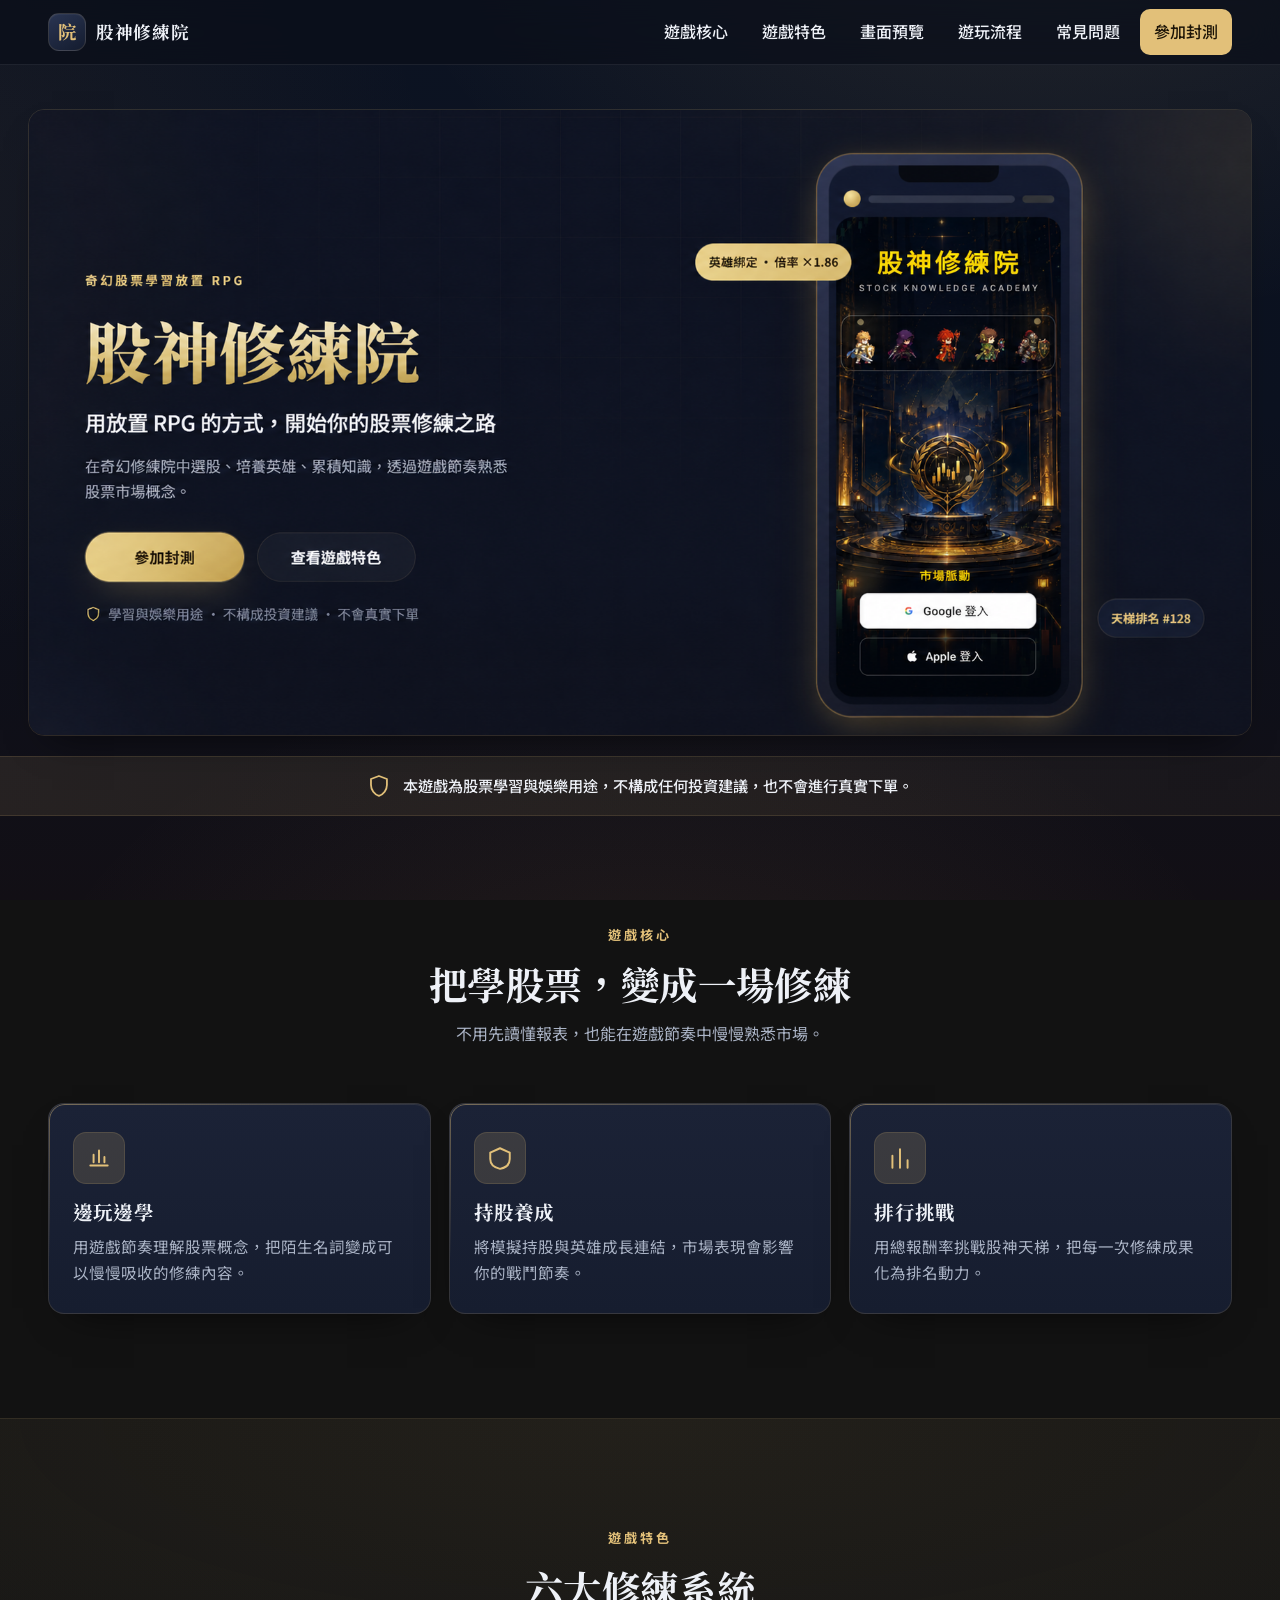
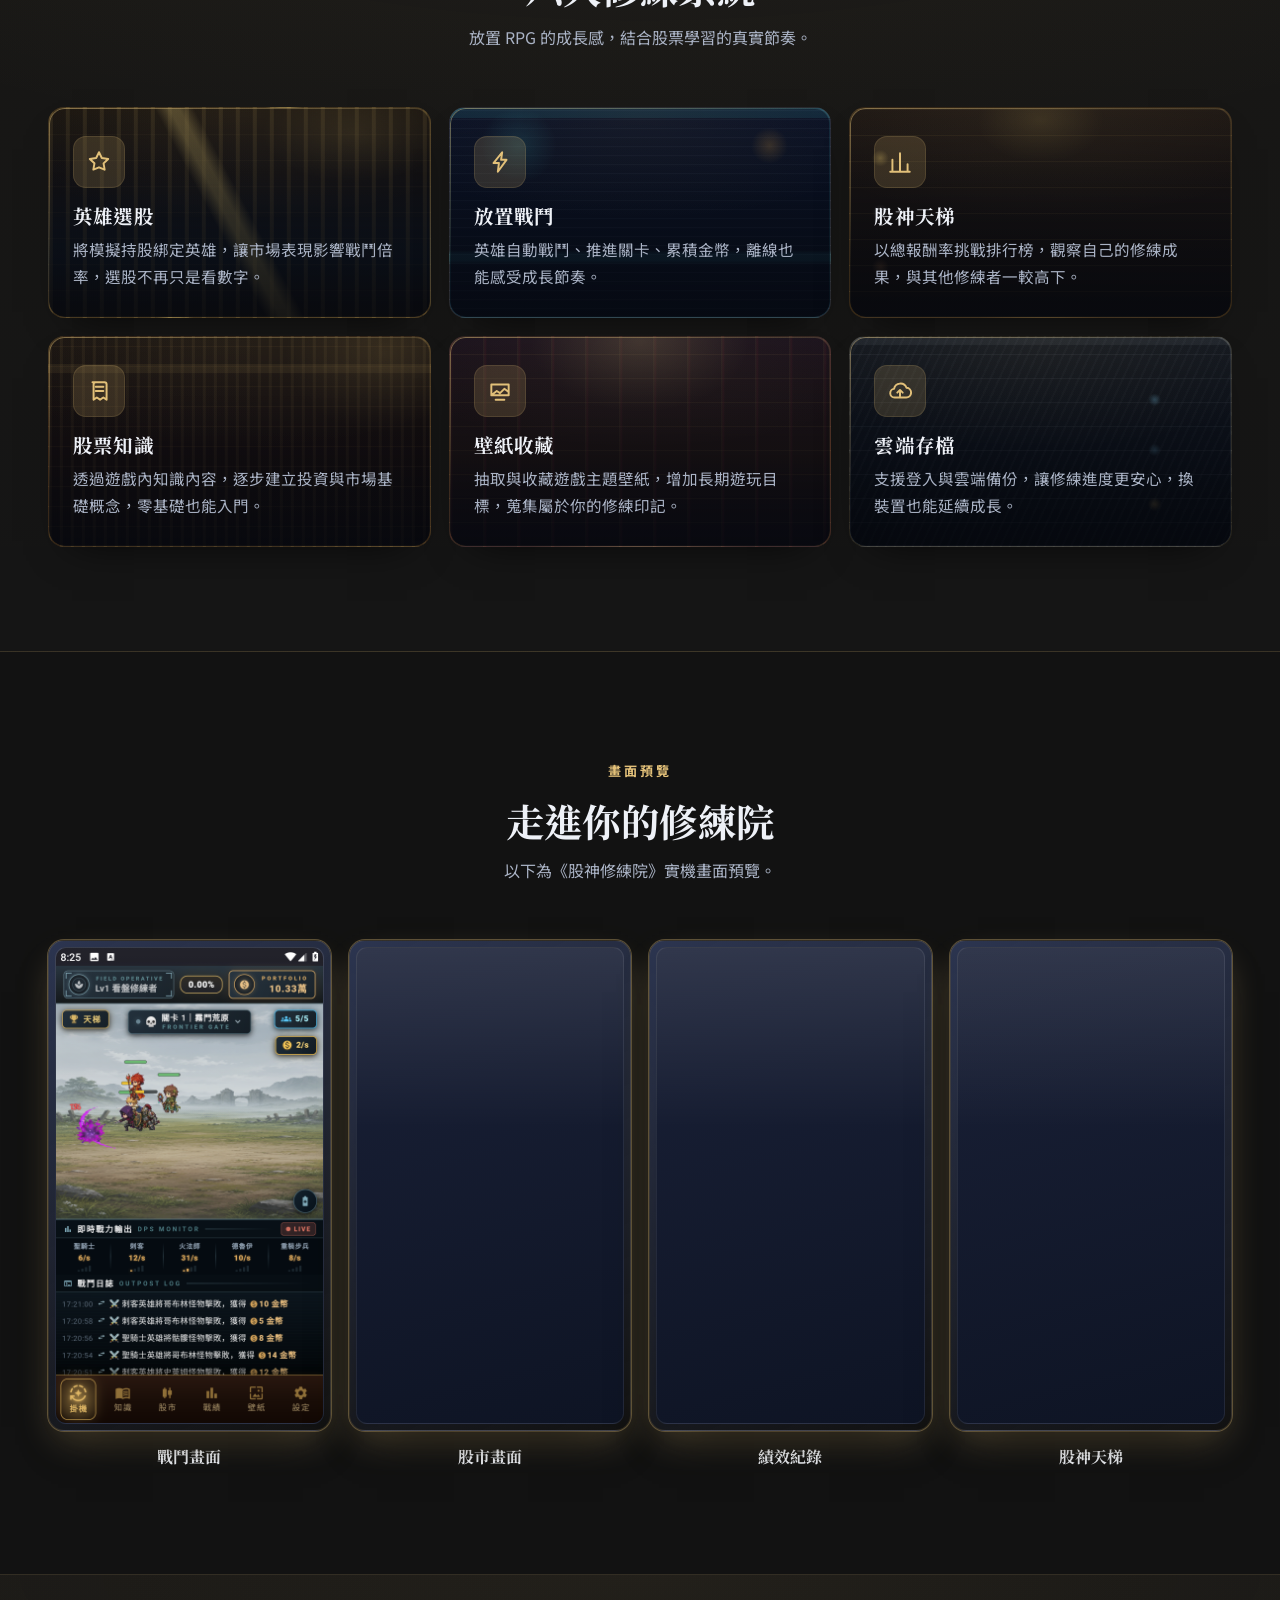
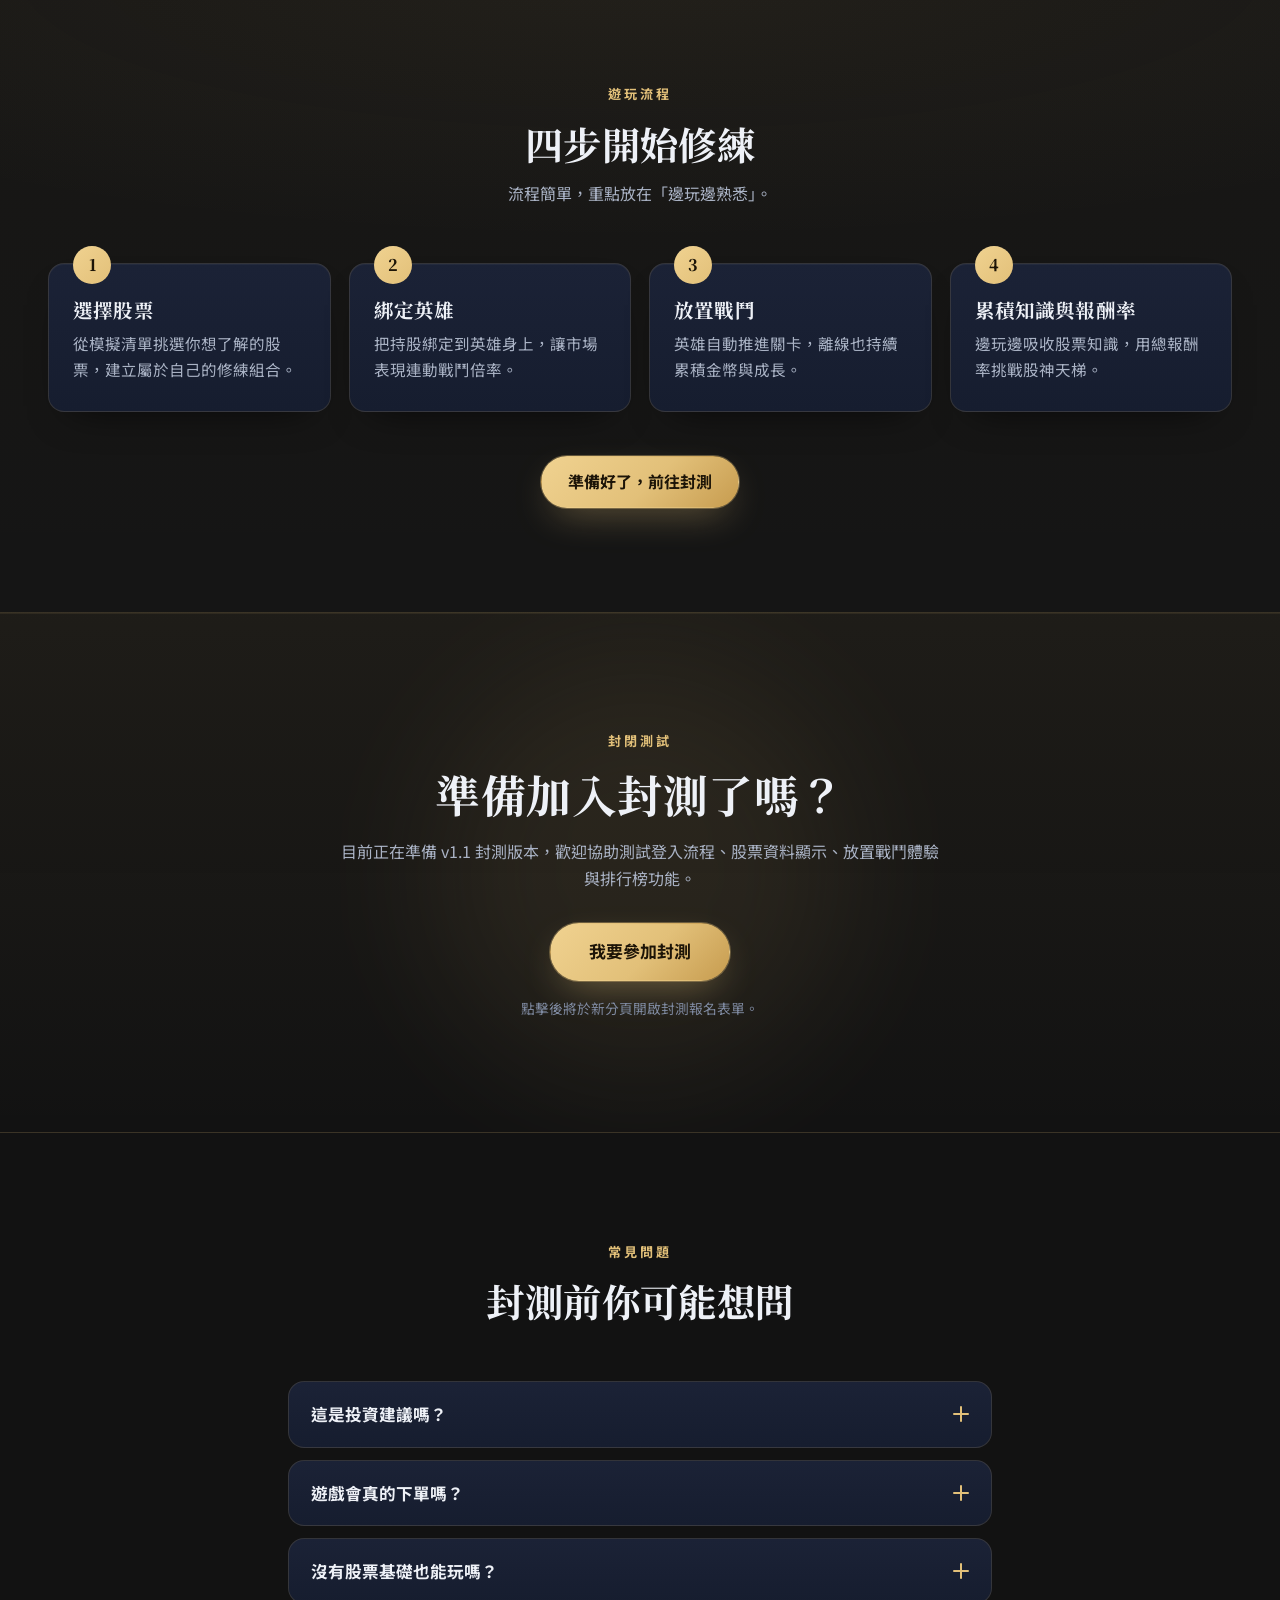
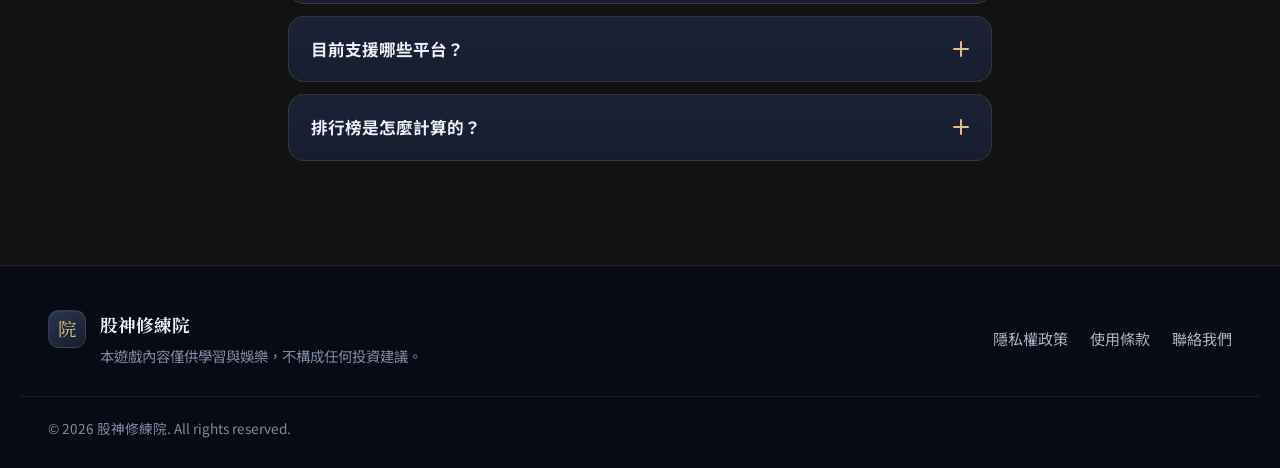
==== index.html @ 153fa815 "Initial landing website for Stock God Academy" ====
<!DOCTYPE html>
<html lang="zh-Hant-TW">
<head>
  <meta charset="UTF-8" />
  <meta name="viewport" content="width=device-width, initial-scale=1" />

  <title>股神修練院 — 用放置 RPG 的方式開始你的股票修練之路</title>
  <meta name="description" content="股神修練院是一款奇幻股票學習放置 RPG。選股、培養英雄、累積知識，透過遊戲節奏熟悉股票市場概念。本遊戲僅供學習與娛樂，不構成投資建議。" />
  <meta name="theme-color" content="#0c1322" />
  <meta name="color-scheme" content="dark" />

  <!-- Open Graph / social sharing -->
  <meta property="og:type" content="website" />
  <meta property="og:locale" content="zh_TW" />
  <meta property="og:site_name" content="股神修練院" />
  <meta property="og:title" content="股神修練院 — 用放置 RPG 的方式開始你的股票修練之路" />
  <meta property="og:description" content="在奇幻修練院中選股、培養英雄、累積知識，透過遊戲節奏熟悉股票市場概念。" />
  <!-- Final OG share image (1731x909, ~1.91:1, PNG). Design source kept
       at assets/images/og-image.svg. NOTE: when the site has a fixed
       domain, switch og:image / twitter:image to an ABSOLUTE URL —
       some scrapers don't resolve relative paths. -->
  <meta property="og:image" content="assets/images/og-image.png" />
  <meta property="og:image:type" content="image/png" />
  <meta property="og:image:width" content="1731" />
  <meta property="og:image:height" content="909" />
  <meta property="og:image:alt" content="股神修練院 — 用放置 RPG 的方式，開始你的股票修練之路" />
  <meta name="twitter:card" content="summary_large_image" />
  <meta name="twitter:image" content="assets/images/og-image.png" />
  <meta name="twitter:image:alt" content="股神修練院 — 用放置 RPG 的方式，開始你的股票修練之路" />

  <!-- On-brand SVG favicon (modern browsers). TODO(favicon-fallback):
       optionally also export a 32x32 favicon.png / favicon.ico for very old
       browsers and pin it with an extra <link rel="icon" sizes="32x32">. -->
  <link rel="icon" type="image/svg+xml" href="assets/images/favicon.svg" />
  <link rel="apple-touch-icon" href="assets/images/favicon.svg" />

  <link rel="preconnect" href="https://fonts.googleapis.com" />
  <link rel="preconnect" href="https://fonts.gstatic.com" crossorigin />
  <link href="https://fonts.googleapis.com/css2?family=Noto+Sans+TC:wght@400;500;700&family=Noto+Serif+TC:wght@600;700;900&display=swap" rel="stylesheet" />

  <link rel="stylesheet" href="styles.css" />
</head>
<body>
  <a class="skip-link" href="#main">跳到主要內容</a>

  <!-- ===== Top navigation ===== -->
  <header class="site-header" id="top">
    <div class="container nav-inner">
      <a class="brand" href="#top" aria-label="股神修練院首頁">
        <span class="brand-mark" aria-hidden="true">院</span>
        <span class="brand-name">股神修練院</span>
      </a>

      <nav class="site-nav" aria-label="主要導覽">
        <button class="nav-toggle" id="navToggle" aria-expanded="false" aria-controls="navMenu" aria-label="開啟選單">
          <span class="nav-toggle-bar" aria-hidden="true"></span>
          <span class="nav-toggle-bar" aria-hidden="true"></span>
          <span class="nav-toggle-bar" aria-hidden="true"></span>
        </button>
        <ul class="nav-menu" id="navMenu">
          <li><a href="#values">遊戲核心</a></li>
          <li><a href="#features">遊戲特色</a></li>
          <li><a href="#showcase">畫面預覽</a></li>
          <li><a href="#how">遊玩流程</a></li>
          <li><a href="#faq">常見問題</a></li>
          <li><a class="nav-cta" href="#beta">參加封測</a></li>
        </ul>
      </nav>
    </div>
  </header>

  <main id="main">

    <!-- ===== 1. Hero (baked image + functional hotspot anchors) ===== -->
    <section class="hero-image-section" aria-label="股神修練院主視覺">
      <div class="hero-figure">
        <img
          src="assets/images/hero/hero-login-screen.png"
          alt="股神修練院宣傳主視覺，展示遊戲登入畫面與封測入口"
          class="hero-art-image"
          width="1754"
          height="897"
          fetchpriority="high"
          decoding="async"
        />
        <!-- Transparent anchors aligned over the buttons baked into the
             image. Real <a> elements: keyboard-focusable, visible focus
             ring. Hidden on small screens (see .hero-mobile-cta fallback). -->
        <a
          class="hero-hotspot hero-hotspot--beta"
          href="https://reurl.cc/YDRAxl"
          data-beta-cta
          target="_blank"
          rel="noopener noreferrer"
          aria-label="參加股神修練院封測"
        ><span class="visually-hidden">參加封測</span></a>
        <a
          class="hero-hotspot hero-hotspot--features"
          href="#features"
          aria-label="查看股神修練院遊戲特色"
        ><span class="visually-hidden">查看遊戲特色</span></a>
      </div>

      <!-- Mobile fallback (Option A): real visible CTAs below the image,
           where baked-in buttons are too small for reliable hotspots. -->
      <div class="hero-mobile-cta">
        <a
          class="btn btn-primary"
          href="https://reurl.cc/YDRAxl"
          data-beta-cta
          target="_blank"
          rel="noopener noreferrer"
          aria-label="參加股神修練院封測"
        >參加封測</a>
        <a
          class="btn btn-ghost"
          href="#features"
          aria-label="查看股神修練院遊戲特色"
        >查看遊戲特色</a>
      </div>
    </section>

    <!-- ===== 2. Trust / disclaimer strip ===== -->
    <aside class="disclaimer" role="note" aria-label="重要說明">
      <div class="container">
        <svg class="ico" aria-hidden="true" viewBox="0 0 24 24"><path d="M12 2 4 5v6c0 5 3.4 9.4 8 11 4.6-1.6 8-6 8-11V5l-8-3Z"/></svg>
        <p>本遊戲為股票學習與娛樂用途，不構成任何投資建議，也不會進行真實下單。</p>
      </div>
    </aside>

    <!-- ===== 3. Core value ===== -->
    <section class="section" id="values" aria-labelledby="values-title">
      <div class="container">
        <header class="section-head">
          <p class="eyebrow">遊戲核心</p>
          <h2 id="values-title">把學股票，變成一場修練</h2>
          <p class="section-sub">不用先讀懂報表，也能在遊戲節奏中慢慢熟悉市場。</p>
        </header>

        <ul class="value-grid">
          <li class="value-card hover-lift">
            <span class="value-ico" aria-hidden="true">
              <svg viewBox="0 0 24 24"><path d="M4 19h16M7 16V9m5 7V5m5 11v-5"/></svg>
            </span>
            <h3>邊玩邊學</h3>
            <p>用遊戲節奏理解股票概念，把陌生名詞變成可以慢慢吸收的修練內容。</p>
          </li>
          <li class="value-card hover-lift">
            <span class="value-ico" aria-hidden="true">
              <svg viewBox="0 0 24 24"><path d="M12 3 3 7v6c0 5 4 8 9 9 5-1 9-4 9-9V7l-9-4Z"/></svg>
            </span>
            <h3>持股養成</h3>
            <p>將模擬持股與英雄成長連結，市場表現會影響你的戰鬥節奏。</p>
          </li>
          <li class="value-card hover-lift">
            <span class="value-ico" aria-hidden="true">
              <svg viewBox="0 0 24 24"><path d="M5 21V10m7 11V4m7 17v-7"/></svg>
            </span>
            <h3>排行挑戰</h3>
            <p>用總報酬率挑戰股神天梯，把每一次修練成果化為排名動力。</p>
          </li>
        </ul>
      </div>
    </section>

    <!-- ===== 4. Features ===== -->
    <section class="section section-alt" id="features" aria-labelledby="features-title">
      <div class="container">
        <header class="section-head">
          <p class="eyebrow">遊戲特色</p>
          <h2 id="features-title">六大修練系統</h2>
          <p class="section-sub">放置 RPG 的成長感，結合股票學習的真實節奏。</p>
        </header>

        <ul class="feature-grid">
          <li class="feature-card feature-card--hero hover-lift">
            <span class="feature-ico" aria-hidden="true">
              <svg viewBox="0 0 24 24"><path d="M12 3l2.6 5.3 5.9.9-4.3 4.1 1 5.8L12 16.9 6.8 19l1-5.8L3.5 9.2l5.9-.9L12 3Z"/></svg>
            </span>
            <h3>英雄選股</h3>
            <p>將模擬持股綁定英雄，讓市場表現影響戰鬥倍率，選股不再只是看數字。</p>
          </li>
          <li class="feature-card feature-card--battle hover-lift">
            <span class="feature-ico" aria-hidden="true">
              <svg viewBox="0 0 24 24"><path d="M14 3l-1 7h5l-8 11 1-8H6l8-10Z"/></svg>
            </span>
            <h3>放置戰鬥</h3>
            <p>英雄自動戰鬥、推進關卡、累積金幣，離線也能感受成長節奏。</p>
          </li>
          <li class="feature-card feature-card--ladder hover-lift">
            <span class="feature-ico" aria-hidden="true">
              <svg viewBox="0 0 24 24"><path d="M5 21V10m7 11V4m7 17v-7M3 21h18"/></svg>
            </span>
            <h3>股神天梯</h3>
            <p>以總報酬率挑戰排行榜，觀察自己的修練成果，與其他修練者一較高下。</p>
          </li>
          <li class="feature-card feature-card--knowledge hover-lift">
            <span class="feature-ico" aria-hidden="true">
              <svg viewBox="0 0 24 24"><path d="M6 4h11a2 2 0 0 1 2 2v14l-3-2-3 2-3-2-3 2V6a2 2 0 0 1 2-2Z"/><path d="M9 8h7M9 12h7"/></svg>
            </span>
            <h3>股票知識</h3>
            <p>透過遊戲內知識內容，逐步建立投資與市場基礎概念，零基礎也能入門。</p>
          </li>
          <li class="feature-card feature-card--wallpaper hover-lift">
            <span class="feature-ico" aria-hidden="true">
              <svg viewBox="0 0 24 24"><path d="M4 6h16v10H4zM4 16l5-4 3 2 4-4 4 3M8 20h8"/></svg>
            </span>
            <h3>壁紙收藏</h3>
            <p>抽取與收藏遊戲主題壁紙，增加長期遊玩目標，蒐集屬於你的修練印記。</p>
          </li>
          <li class="feature-card feature-card--cloud hover-lift">
            <span class="feature-ico" aria-hidden="true">
              <svg viewBox="0 0 24 24"><path d="M7 18a4 4 0 0 1-.5-7.97A6 6 0 0 1 18 9a3.5 3.5 0 0 1-.5 9H7Z"/><path d="M12 11v6m-2.5-3.5L12 11l2.5 2.5"/></svg>
            </span>
            <h3>雲端存檔</h3>
            <p>支援登入與雲端備份，讓修練進度更安心，換裝置也能延續成長。</p>
          </li>
        </ul>
      </div>
    </section>

    <!-- ===== 5. Showcase ===== -->
    <section class="section" id="showcase" aria-labelledby="showcase-title">
      <div class="container">
        <header class="section-head">
          <p class="eyebrow">畫面預覽</p>
          <h2 id="showcase-title">走進你的修練院</h2>
          <p class="section-sub">以下為《股神修練院》實機畫面預覽。</p>
        </header>

        <ul class="shot-grid">
          <li class="shot hover-lift">
            <div class="shot-frame">
              <img class="shot-canvas" src="assets/screenshots/battle.png"
                   width="1080" height="1920" loading="lazy" decoding="async"
                   alt="股神修練院放置戰鬥畫面" />
            </div>
            <p class="shot-label">戰鬥畫面</p>
          </li>
          <li class="shot hover-lift">
            <div class="shot-frame">
              <img class="shot-canvas" src="assets/screenshots/market.png"
                   width="1080" height="1920" loading="lazy" decoding="async"
                   alt="股神修練院股市選股畫面" />
            </div>
            <p class="shot-label">股市畫面</p>
          </li>
          <li class="shot hover-lift">
            <div class="shot-frame">
              <img class="shot-canvas" src="assets/screenshots/record.png"
                   width="1080" height="1920" loading="lazy" decoding="async"
                   alt="股神修練院績效紀錄畫面" />
            </div>
            <p class="shot-label">績效紀錄</p>
          </li>
          <li class="shot hover-lift">
            <div class="shot-frame">
              <img class="shot-canvas" src="assets/screenshots/ladder.png"
                   width="1080" height="1920" loading="lazy" decoding="async"
                   alt="股神修練院股神天梯排行榜畫面" />
            </div>
            <p class="shot-label">股神天梯</p>
          </li>
        </ul>
      </div>
    </section>

    <!-- ===== 6. How it works ===== -->
    <section class="section section-alt" id="how" aria-labelledby="how-title">
      <div class="container">
        <header class="section-head">
          <p class="eyebrow">遊玩流程</p>
          <h2 id="how-title">四步開始修練</h2>
          <p class="section-sub">流程簡單，重點放在「邊玩邊熟悉」。</p>
        </header>

        <ol class="step-grid">
          <li class="step-card">
            <span class="step-num" aria-hidden="true">1</span>
            <h3>選擇股票</h3>
            <p>從模擬清單挑選你想了解的股票，建立屬於自己的修練組合。</p>
          </li>
          <li class="step-card">
            <span class="step-num" aria-hidden="true">2</span>
            <h3>綁定英雄</h3>
            <p>把持股綁定到英雄身上，讓市場表現連動戰鬥倍率。</p>
          </li>
          <li class="step-card">
            <span class="step-num" aria-hidden="true">3</span>
            <h3>放置戰鬥</h3>
            <p>英雄自動推進關卡，離線也持續累積金幣與成長。</p>
          </li>
          <li class="step-card">
            <span class="step-num" aria-hidden="true">4</span>
            <h3>累積知識與報酬率</h3>
            <p>邊玩邊吸收股票知識，用總報酬率挑戰股神天梯。</p>
          </li>
        </ol>

        <div class="how-cta">
          <a class="btn btn-primary" href="https://reurl.cc/YDRAxl" data-beta-cta target="_blank" rel="noopener noreferrer">準備好了，前往封測</a>
        </div>
      </div>
    </section>

    <!-- ===== 7. Beta CTA ===== -->
    <section class="beta" id="beta" aria-labelledby="beta-title">
      <div class="hero-bg" aria-hidden="true"><span class="orb orb-c"></span></div>
      <div class="container beta-inner">
        <p class="eyebrow">封閉測試</p>
        <h2 id="beta-title">準備加入封測了嗎？</h2>
        <p class="beta-copy">目前正在準備 v1.1 封測版本，歡迎協助測試登入流程、股票資料顯示、放置戰鬥體驗與排行榜功能。</p>
        <a class="btn btn-primary btn-lg" href="https://reurl.cc/YDRAxl" data-beta-cta target="_blank" rel="noopener noreferrer" aria-label="我要參加封測（於新分頁開啟報名表單）">我要參加封測</a>
        <p class="beta-note">點擊後將於新分頁開啟封測報名表單。</p>
      </div>
    </section>

    <!-- ===== 8. FAQ ===== -->
    <section class="section" id="faq" aria-labelledby="faq-title">
      <div class="container container-narrow">
        <header class="section-head">
          <p class="eyebrow">常見問題</p>
          <h2 id="faq-title">封測前你可能想問</h2>
        </header>

        <div class="faq-list">
          <details class="faq-item">
            <summary><span>這是投資建議嗎？</span><span class="faq-icon" aria-hidden="true"></span></summary>
            <div class="faq-body"><p>不是。本遊戲內容僅供學習與娛樂，不構成任何投資建議。</p></div>
          </details>
          <details class="faq-item">
            <summary><span>遊戲會真的下單嗎？</span><span class="faq-icon" aria-hidden="true"></span></summary>
            <div class="faq-body"><p>不會。遊戲內股票持有為模擬與學習用途，不會連動任何真實券商下單。</p></div>
          </details>
          <details class="faq-item">
            <summary><span>沒有股票基礎也能玩嗎？</span><span class="faq-icon" aria-hidden="true"></span></summary>
            <div class="faq-body"><p>可以。遊戲設計目標之一就是讓新手用較輕鬆的方式逐步接觸股票概念。</p></div>
          </details>
          <details class="faq-item">
            <summary><span>目前支援哪些平台？</span><span class="faq-icon" aria-hidden="true"></span></summary>
            <div class="faq-body"><p>Android 封測優先，後續會視開發進度規劃 iOS 與其他平台。</p></div>
          </details>
          <details class="faq-item">
            <summary><span>排行榜是怎麼計算的？</span><span class="faq-icon" aria-hidden="true"></span></summary>
            <div class="faq-body"><p>以遊戲內模擬持股與績效資料呈現，重點是學習與挑戰，不代表真實投資績效。</p></div>
          </details>
        </div>
      </div>
    </section>
  </main>

  <!-- ===== 9. Footer ===== -->
  <footer class="site-footer">
    <div class="container footer-inner">
      <div class="footer-brand">
        <span class="brand-mark" aria-hidden="true">院</span>
        <div>
          <p class="footer-name">股神修練院</p>
          <p class="footer-tag">本遊戲內容僅供學習與娛樂，不構成任何投資建議。</p>
        </div>
      </div>

      <nav class="footer-links" aria-label="頁尾連結">
        <a href="privacy.html">隱私權政策</a>
        <a href="terms.html">使用條款</a>
        <a href="contact.html">聯絡我們</a>
      </nav>
    </div>
    <div class="container footer-bottom">
      <!-- TODO(copyright): update name / year before release. -->
      <p>© 2026 股神修練院. All rights reserved.</p>
    </div>
  </footer>

  <script src="script.js" defer></script>
</body>
</html>
---- styles.css ----
/* =====================================================================
   股神修練院 — Landing styles
   Design intelligence: UI/UX Pro Max — "Modern Dark (Cinema Mobile)"
   + Luxury/Premium (charcoal + WCAG-tuned brass gold) + App-Store landing.
   Static, no build, mobile-first. All visible copy is zh-Hant-TW.
   ===================================================================== */

/* ---------- Design tokens ---------- */
:root {
  /* Base: deep navy/charcoal gradient — never pure #000 (OLED smear) */
  --bg-deep: #070b14;
  --bg-base: #0c1322;
  --bg-elevated: #131c30;

  /* Parchment panel (skeuomorphic, used sparingly) */
  --parchment-1: #1b2236;
  --parchment-2: #161d2f;

  /* Brass / gold accent — WCAG-tuned.
     --gold (#e2c079) on --bg-base ≈ 9:1 (AAA text/icon).
     Deep --gold-ink used as text ON the gold button. */
  --gold: #e2c079;
  --gold-soft: #d7b46a;
  --gold-dim: rgba(226, 192, 121, 0.16);
  --gold-ink: #1c1407;

  /* Text */
  --fg: #eef1f7;          /* primary text on dark ≈ 15:1 */
  --fg-muted: #aab3c5;    /* secondary text on dark ≈ 6.5:1 (>4.5) */
  --fg-faint: #7f8aa1;    /* tertiary, large text only */

  --border: rgba(226, 192, 121, 0.14);
  --border-soft: rgba(255, 255, 255, 0.08);

  --radius: 16px;
  --radius-sm: 10px;
  --radius-pill: 999px;

  --maxw: 1240px;
  --maxw-narrow: 760px;
  --pad: clamp(16px, 5vw, 28px);

  --ease: cubic-bezier(0.16, 1, 0.3, 1);
  --dur: 240ms;

  --shadow-card: 0 1px 0 rgba(255, 255, 255, 0.04) inset,
    0 18px 40px -24px rgba(0, 0, 0, 0.8);
  --glow-gold: 0 0 0 1px rgba(226, 192, 121, 0.35),
    0 14px 38px -12px rgba(226, 192, 121, 0.45);

  color-scheme: dark;
}

/* ---------- Reset / base ---------- */
*,
*::before,
*::after {
  box-sizing: border-box;
}

html {
  -webkit-text-size-adjust: 100%;
  scroll-behavior: smooth;
}

body {
  margin: 0;
  font-family: "Noto Sans TC", system-ui, -apple-system, "Segoe UI", sans-serif;
  font-size: 16px;
  line-height: 1.7;
  color: var(--fg);
  background: var(--bg-base);
  /* "黑夜書院中的金色修練氛圍" — layered, dark-first, warm gold ambience.
     All gold/bronze stops kept at low alpha so text stays readable and
     the page never reads bright/yellow. Pure static gradients (no
     animation → reduced-motion safe, lightweight). */
  background: radial-gradient(
      1150px 720px at 82% -10%,
      rgba(232, 197, 123, 0.1),
      transparent 58%
    ),
    radial-gradient(
      900px 760px at -8% 22%,
      rgba(150, 110, 60, 0.09),
      transparent 60%
    ),
    radial-gradient(
      1000px 620px at 50% 116%,
      rgba(226, 178, 110, 0.08),
      transparent 62%
    ),
    linear-gradient(
      180deg,
      var(--bg-base) 0%,
      #0c1220 46%,
      #120f15 100%
    );
  background-attachment: fixed;
  overflow-x: hidden;
  -webkit-font-smoothing: antialiased;
}

img {
  max-width: 100%;
  display: block;
  height: auto;
}

h1,
h2,
h3 {
  font-family: "Noto Serif TC", Georgia, "Songti TC", serif;
  line-height: 1.25;
  margin: 0;
  font-weight: 700;
  letter-spacing: 0.01em;
}

p {
  margin: 0;
}

a {
  color: var(--gold);
  text-decoration: none;
}

ul,
ol {
  margin: 0;
  padding: 0;
  list-style: none;
}

/* ---------- Accessibility ---------- */
.skip-link {
  position: absolute;
  left: 16px;
  top: -60px;
  z-index: 2000;
  background: var(--gold);
  color: var(--gold-ink);
  padding: 10px 16px;
  border-radius: var(--radius-sm);
  font-weight: 700;
  transition: top var(--dur) var(--ease);
}
.skip-link:focus {
  top: 16px;
}

:focus-visible {
  outline: 3px solid var(--gold);
  outline-offset: 3px;
  border-radius: 4px;
}

.ico {
  width: 1.15em;
  height: 1.15em;
  fill: none;
  stroke: currentColor;
  stroke-width: 1.8;
  stroke-linecap: round;
  stroke-linejoin: round;
  flex: none;
}

/* ---------- Layout ---------- */
.container {
  width: 100%;
  max-width: var(--maxw);
  margin-inline: auto;
  padding-inline: var(--pad);
}
.container-narrow {
  max-width: var(--maxw-narrow);
}

.section {
  padding-block: clamp(56px, 9vw, 104px);
}
.section-alt {
  background: radial-gradient(
      120% 60% at 50% 0%,
      rgba(226, 192, 121, 0.05),
      transparent 70%
    ),
    linear-gradient(
      180deg,
      rgba(226, 192, 121, 0.028),
      rgba(255, 255, 255, 0.012)
    );
  border-block: 1px solid var(--border);
}

.section-head {
  max-width: 680px;
  margin: 0 auto clamp(34px, 6vw, 56px);
  text-align: center;
}
.section-head h2 {
  font-size: clamp(1.7rem, 5.4vw, 2.6rem);
  margin-bottom: 12px;
}
.section-sub {
  color: var(--fg-muted);
}

.eyebrow {
  display: inline-block;
  font-size: 0.82rem;
  letter-spacing: 0.22em;
  color: var(--gold);
  font-weight: 700;
  margin-bottom: 14px;
  text-transform: none;
}

/* scroll offset so sticky header never covers section titles */
section[id],
[id="top"] {
  scroll-margin-top: 84px;
}

/* ---------- Header / nav ---------- */
.site-header {
  position: sticky;
  top: 0;
  z-index: 1000;
  background: rgba(10, 15, 26, 0.72);
  backdrop-filter: blur(14px);
  -webkit-backdrop-filter: blur(14px);
  border-bottom: 1px solid var(--border-soft);
}
.nav-inner {
  display: flex;
  align-items: center;
  justify-content: space-between;
  min-height: 64px;
  gap: 16px;
}
.brand {
  display: flex;
  align-items: center;
  gap: 10px;
  color: var(--fg);
  font-family: "Noto Serif TC", serif;
  font-weight: 700;
}
.brand-mark {
  display: grid;
  place-items: center;
  width: 38px;
  height: 38px;
  border-radius: 11px;
  background: linear-gradient(150deg, #2a3552, #141c2f);
  border: 1px solid var(--border);
  color: var(--gold);
  font-family: "Noto Serif TC", serif;
  font-size: 1.15rem;
  box-shadow: var(--shadow-card);
}
.brand-name {
  font-size: 1.1rem;
  letter-spacing: 0.04em;
}

.site-nav {
  display: flex;
  align-items: center;
}
.nav-toggle {
  display: inline-flex;
  flex-direction: column;
  justify-content: center;
  gap: 5px;
  width: 44px;
  height: 44px;
  padding: 0;
  background: transparent;
  border: 1px solid var(--border);
  border-radius: var(--radius-sm);
  cursor: pointer;
}
.nav-toggle-bar {
  display: block;
  width: 20px;
  height: 2px;
  margin-inline: auto;
  background: var(--gold);
  transition: transform var(--dur) var(--ease), opacity var(--dur) var(--ease);
}
.nav-toggle[aria-expanded="true"] .nav-toggle-bar:nth-child(1) {
  transform: translateY(7px) rotate(45deg);
}
.nav-toggle[aria-expanded="true"] .nav-toggle-bar:nth-child(2) {
  opacity: 0;
}
.nav-toggle[aria-expanded="true"] .nav-toggle-bar:nth-child(3) {
  transform: translateY(-7px) rotate(-45deg);
}

.nav-menu {
  position: fixed;
  inset: 64px 0 auto 0;
  display: grid;
  gap: 4px;
  padding: 16px var(--pad) 24px;
  background: rgba(10, 15, 26, 0.97);
  backdrop-filter: blur(14px);
  border-bottom: 1px solid var(--border);
  transform: translateY(-12px);
  opacity: 0;
  pointer-events: none;
  transition: opacity var(--dur) var(--ease), transform var(--dur) var(--ease);
}
.nav-menu.open {
  transform: translateY(0);
  opacity: 1;
  pointer-events: auto;
}
.nav-menu a {
  display: block;
  padding: 12px 14px;
  border-radius: var(--radius-sm);
  color: var(--fg);
  font-weight: 500;
}
.nav-menu a:hover {
  background: var(--gold-dim);
  color: var(--gold);
}
.nav-cta {
  background: var(--gold);
  color: var(--gold-ink) !important;
  font-weight: 700;
  text-align: center;
}

/* ---------- Buttons ---------- */
.btn {
  --bh: 52px;
  display: inline-flex;
  align-items: center;
  justify-content: center;
  min-height: var(--bh);
  padding: 0 26px;
  border-radius: var(--radius-pill);
  font-weight: 700;
  font-size: 1rem;
  cursor: pointer;
  border: 1px solid transparent;
  transition: transform var(--dur) var(--ease), box-shadow var(--dur) var(--ease),
    background var(--dur) var(--ease);
}
.btn-primary {
  background: linear-gradient(135deg, #f0d290, var(--gold) 55%, #c79c4f);
  color: var(--gold-ink);
  box-shadow: var(--glow-gold);
}
.btn-primary:hover {
  transform: translateY(-2px);
  box-shadow: 0 0 0 1px rgba(226, 192, 121, 0.5),
    0 20px 46px -12px rgba(226, 192, 121, 0.6);
}
.btn-primary:active {
  transform: scale(0.985);
}
.btn-ghost {
  background: rgba(255, 255, 255, 0.04);
  color: var(--fg);
  border-color: var(--border);
}
.btn-ghost:hover {
  border-color: var(--gold);
  color: var(--gold);
  transform: translateY(-2px);
}
.btn-lg {
  --bh: 58px;
  padding: 0 38px;
  font-size: 1.06rem;
}

/* ---------- Hero (baked image + functional hotspots) ----------
   The hero is now a single baked PNG that already shows the title,
   subtitle, phone mockup and the two CTA buttons. Two transparent
   <a> hotspots sit over the baked buttons (keyboard-focusable,
   visible focus ring). On small screens the hotspots are unreliable,
   so they're hidden and a real visible CTA row is shown instead.
   Hotspot %s are relative to .hero-figure which exactly wraps the
   image (aspect ratio locked via width/height attrs), so they track
   the buttons at every width. */
.hero-image-section {
  padding: clamp(20px, 4vw, 44px) var(--pad) clamp(8px, 2vw, 20px);
}
.hero-figure {
  position: relative;
  max-width: var(--maxw);
  margin-inline: auto;
}
.hero-art-image {
  display: block;
  width: 100%;
  height: auto;
  border-radius: var(--radius);
  border: 1px solid var(--border);
  box-shadow: var(--shadow-card);
}
.hero-hotspot {
  position: absolute;
  top: 64.5%;
  height: 9%;
  min-height: 44px;
  border-radius: 12px;
  display: block;
  background: transparent;
  transition: background-color var(--dur) var(--ease),
    box-shadow var(--dur) var(--ease);
}
.hero-hotspot--beta {
  left: 3.6%;
  width: 9.4%;
}
.hero-hotspot--features {
  left: 13.2%;
  width: 12.4%;
}
.hero-hotspot:hover {
  background: rgba(226, 192, 121, 0.14);
}
.hero-hotspot:focus-visible {
  outline: 3px solid var(--gold);
  outline-offset: 3px;
  box-shadow: 0 0 0 4px rgba(226, 192, 121, 0.28);
  background: rgba(226, 192, 121, 0.1);
}
.visually-hidden {
  position: absolute;
  width: 1px;
  height: 1px;
  padding: 0;
  margin: -1px;
  overflow: hidden;
  clip: rect(0 0 0 0);
  white-space: nowrap;
  border: 0;
}
.hero-mobile-cta {
  display: none;
}
@media (max-width: 640px) {
  .hero-hotspot {
    display: none;
  }
  .hero-mobile-cta {
    display: flex;
    flex-wrap: wrap;
    gap: 12px;
    max-width: var(--maxw);
    margin: 16px auto 0;
  }
  .hero-mobile-cta .btn {
    flex: 1 1 auto;
    min-width: 150px;
  }
}

/* ---------- Hero (legacy CSS layout — no longer rendered) ---------- */
.hero {
  position: relative;
  overflow: hidden;
  padding-block: clamp(48px, 11vw, 116px);
}
.hero-bg {
  position: absolute;
  inset: 0;
  z-index: 0;
  pointer-events: none;
}
.orb {
  position: absolute;
  border-radius: 50%;
  filter: blur(70px);
  opacity: 0.5;
}
.orb-a {
  width: 360px;
  height: 360px;
  top: -90px;
  right: -60px;
  background: rgba(226, 192, 121, 0.22);
  animation: float-orb 16s var(--ease) infinite alternate;
}
.orb-b {
  width: 320px;
  height: 320px;
  bottom: -120px;
  left: -80px;
  background: rgba(86, 110, 180, 0.28);
  animation: float-orb 20s var(--ease) infinite alternate-reverse;
}
.orb-c {
  width: 420px;
  height: 420px;
  top: 50%;
  left: 50%;
  transform: translate(-50%, -50%);
  background: rgba(226, 192, 121, 0.16);
}
.grid-glow {
  position: absolute;
  inset: 0;
  background-image: linear-gradient(
      rgba(226, 192, 121, 0.05) 1px,
      transparent 1px
    ),
    linear-gradient(90deg, rgba(226, 192, 121, 0.05) 1px, transparent 1px);
  background-size: 64px 64px;
  -webkit-mask-image: radial-gradient(
    700px 460px at 50% 18%,
    #000,
    transparent 75%
  );
  mask-image: radial-gradient(700px 460px at 50% 18%, #000, transparent 75%);
}

.hero-grid {
  position: relative;
  z-index: 1;
  display: grid;
  gap: clamp(36px, 7vw, 64px);
  align-items: center;
}
.hero-copy h1 {
  font-size: clamp(2.4rem, 11vw, 4.4rem);
  font-weight: 900;
  margin-block: 4px 14px;
  background: linear-gradient(180deg, #fdf3da, #e2c079 70%, #b88f44);
  -webkit-background-clip: text;
  background-clip: text;
  color: transparent;
}
.hero-subtitle {
  font-size: clamp(1.05rem, 4.4vw, 1.4rem);
  font-weight: 500;
  color: var(--fg);
  margin-bottom: 14px;
}
.hero-support {
  color: var(--fg-muted);
  max-width: 52ch;
  margin-bottom: 30px;
}
.cta-row {
  display: flex;
  flex-wrap: wrap;
  gap: 14px;
  margin-bottom: 22px;
}
.cta-row .btn {
  flex: 1 1 auto;
  min-width: 168px;
}
.hero-note {
  display: flex;
  align-items: center;
  gap: 8px;
  font-size: 0.9rem;
  color: var(--fg-faint);
}
.hero-note .ico {
  color: var(--gold-soft);
}

/* Device mockup */
.hero-visual {
  position: relative;
  display: grid;
  place-items: center;
  min-height: 360px;
}
.device {
  position: relative;
  width: clamp(218px, 62vw, 282px);
  aspect-ratio: 9 / 19;
  border-radius: 38px;
  padding: 12px;
  background: linear-gradient(155deg, #2c3550, #10172700);
  border: 1px solid var(--border);
  box-shadow: 0 40px 80px -30px rgba(0, 0, 0, 0.85),
    var(--glow-gold);
}
.device-notch {
  position: absolute;
  top: 12px;
  left: 50%;
  transform: translateX(-50%);
  width: 38%;
  height: 18px;
  background: #060a12;
  border-radius: 0 0 12px 12px;
  z-index: 2;
}
.device-screen {
  height: 100%;
  border-radius: 28px;
  background: linear-gradient(180deg, #101a30, #0a0f1c);
  border: 1px solid var(--border-soft);
  padding: 26px 16px 16px;
  display: grid;
  grid-template-rows: auto 1fr auto auto;
  gap: 12px;
  overflow: hidden;
}
.mock-topbar {
  display: flex;
  align-items: center;
  gap: 8px;
}
.mock-coin {
  width: 18px;
  height: 18px;
  border-radius: 50%;
  background: radial-gradient(circle at 35% 30%, #fbe3a4, #c2933f);
}
.mock-bar {
  height: 8px;
  border-radius: 4px;
  flex: 1;
  background: rgba(255, 255, 255, 0.12);
}
.mock-bar.short {
  flex: 0 0 34px;
  background: var(--gold-dim);
}
.mock-stage {
  position: relative;
  border-radius: 14px;
  background: radial-gradient(
      120px 90px at 50% 60%,
      rgba(226, 192, 121, 0.22),
      transparent 70%
    ),
    linear-gradient(180deg, #15203a, #0c1325);
  border: 1px solid var(--border-soft);
}
.mock-hero {
  position: absolute;
  left: 50%;
  bottom: 16%;
  transform: translateX(-50%);
  width: 46px;
  height: 64px;
  border-radius: 12px 12px 16px 16px;
  background: linear-gradient(180deg, #e2c079, #7d6128);
  box-shadow: 0 0 22px rgba(226, 192, 121, 0.5);
}
.mock-spark {
  position: absolute;
  width: 7px;
  height: 7px;
  border-radius: 50%;
  background: var(--gold);
  opacity: 0.85;
}
.mock-spark.s1 {
  top: 22%;
  left: 28%;
  animation: twinkle 2.6s ease-in-out infinite;
}
.mock-spark.s2 {
  top: 36%;
  right: 24%;
  animation: twinkle 3.2s ease-in-out infinite 0.4s;
}
.mock-spark.s3 {
  bottom: 30%;
  left: 22%;
  animation: twinkle 2.9s ease-in-out infinite 0.8s;
}
.mock-chart {
  height: 52px;
  border-radius: 12px;
  background: rgba(255, 255, 255, 0.03);
  border: 1px solid var(--border-soft);
  padding: 6px 8px;
}
.mock-chart svg {
  width: 100%;
  height: 100%;
}
.mock-chart polyline {
  fill: none;
  stroke: var(--gold);
  stroke-width: 2.4;
  stroke-linecap: round;
  stroke-linejoin: round;
}
.mock-cards {
  display: grid;
  grid-template-columns: repeat(3, 1fr);
  gap: 8px;
}
.mock-card {
  height: 40px;
  border-radius: 10px;
  background: linear-gradient(180deg, #1a2540, #121a2e);
  border: 1px solid var(--border-soft);
}

.badge-float {
  position: absolute;
  padding: 9px 14px;
  font-size: 0.8rem;
  font-weight: 700;
  color: var(--gold-ink);
  background: linear-gradient(135deg, #f0d290, var(--gold));
  border-radius: var(--radius-pill);
  box-shadow: var(--shadow-card);
  white-space: nowrap;
}
.badge-1 {
  top: 16%;
  left: -4px;
  animation: float-soft 6s var(--ease) infinite alternate;
}
.badge-2 {
  bottom: 14%;
  right: -4px;
  background: rgba(19, 28, 48, 0.92);
  color: var(--gold);
  border: 1px solid var(--border);
  animation: float-soft 7s var(--ease) infinite alternate-reverse;
}
.float-slow {
  animation: float-soft 9s var(--ease) infinite alternate;
}

/* ---------- Disclaimer strip ---------- */
.disclaimer {
  background: linear-gradient(
    90deg,
    rgba(226, 192, 121, 0.1),
    rgba(226, 192, 121, 0.04)
  );
  border-block: 1px solid var(--border);
}
.disclaimer .container {
  display: flex;
  align-items: center;
  justify-content: center;
  gap: 12px;
  padding-block: 16px;
  text-align: center;
}
.disclaimer .ico {
  color: var(--gold);
  font-size: 1.3rem;
}
.disclaimer p {
  font-size: 0.95rem;
  color: var(--fg);
  font-weight: 500;
}

/* ---------- Value cards ---------- */
.value-grid,
.feature-grid,
.step-grid,
.shot-grid {
  display: grid;
  gap: 18px;
}
.value-card,
.feature-card,
.step-card {
  position: relative;
  background: linear-gradient(180deg, var(--parchment-1), var(--parchment-2));
  border: 1px solid var(--border);
  border-radius: var(--radius);
  padding: 28px 24px;
  box-shadow: var(--shadow-card);
}
.value-card::before,
.feature-card::before {
  content: "";
  position: absolute;
  inset: 0;
  border-radius: var(--radius);
  padding: 1px;
  background: linear-gradient(
    160deg,
    rgba(226, 192, 121, 0.45),
    transparent 45%
  );
  -webkit-mask: linear-gradient(#000 0 0) content-box,
    linear-gradient(#000 0 0);
  -webkit-mask-composite: xor;
  mask-composite: exclude;
  pointer-events: none;
  z-index: 3;
}
.value-ico,
.feature-ico {
  display: grid;
  place-items: center;
  width: 52px;
  height: 52px;
  margin-bottom: 16px;
  border-radius: 13px;
  background: var(--gold-dim);
  border: 1px solid var(--border);
}
.value-ico svg,
.feature-ico svg {
  width: 26px;
  height: 26px;
  fill: none;
  stroke: var(--gold);
  stroke-width: 1.8;
  stroke-linecap: round;
  stroke-linejoin: round;
}
.value-card h3,
.feature-card h3,
.step-card h3 {
  font-size: 1.22rem;
  margin-bottom: 8px;
  color: var(--fg);
}
.value-card p,
.feature-card p,
.step-card p {
  color: var(--fg-muted);
  font-size: 0.97rem;
}

/* ---------- Feature card art backgrounds ----------
   Layer model per card:
     z0  card background-image  → per-card art-directed gradients (dark)
     z1  .feature-card::after   → dark→gold readability scrim
     z2  content (icon/h3/p)    → always above scrim, high contrast
     z3  .feature-card::before  → crisp gold border on top
   All art is pure CSS gradients (no assets, no animation) so it stays
   lightweight and reduced-motion safe. Drop-in real art is supported
   via the .feature-card--img helper (see README). */
.feature-card {
  overflow: hidden;
  isolation: isolate;
  background-size: cover;
  background-position: center;
}
.feature-card::after {
  content: "";
  position: absolute;
  inset: 0;
  z-index: 1;
  border-radius: var(--radius);
  pointer-events: none;
  background: radial-gradient(
      130% 90% at 50% 4%,
      rgba(226, 192, 121, 0.06),
      transparent 55%
    ),
    linear-gradient(
      180deg,
      rgba(7, 11, 20, 0.34) 0%,
      rgba(7, 11, 20, 0.58) 46%,
      rgba(6, 9, 16, 0.84) 100%
    );
}
.feature-card .feature-ico,
.feature-card h3,
.feature-card p {
  position: relative;
  z-index: 2;
}
/* Optional drop-in real art: add class + inline --feat-img (see README) */
.feature-card--img {
  background-image: var(--feat-img, none);
}

/* Each card = a stylized mini-UI of the matching in-game screen.
   Game refs (read-only): market_tab / idle_tab / leaderboard_dialog /
   knowledge_tab / wallpaper_tab / settings_tab + antique_styles.dart,
   app_theme.dart, battle_hud_theme.dart. Palettes mirror those screens;
   the dark ::after scrim still guarantees text contrast on every card. */

/* 1. 英雄選股 → 股市分頁 (Market): graphite/navy 4-stop, brass rim,
   candlestick + thin gold gridlines, price plaque glow */
.feature-card--hero {
  background-image: radial-gradient(
      130px 70px at 80% 12%,
      rgba(214, 177, 93, 0.18),
      transparent 70%
    ),
    linear-gradient(
      62deg,
      transparent 44%,
      rgba(226, 197, 110, 0.42) 47% 49%,
      transparent 52%
    ),
    repeating-linear-gradient(
      90deg,
      rgba(214, 177, 93, 0.16) 0 4px,
      transparent 4px 17px
    ),
    repeating-linear-gradient(
      0deg,
      rgba(214, 177, 93, 0.06) 0 1px,
      transparent 1px 26px
    ),
    linear-gradient(
      180deg,
      #241a0e 0%,
      #1a1410 32%,
      #141a22 72%,
      #1a120a 100%
    );
  box-shadow: var(--shadow-card), inset 0 0 0 1px rgba(214, 177, 93, 0.22);
}

/* 2. 放置戰鬥 → 掛機畫面 (Idle HUD): deep indigo, cyan HUD strips,
   gold currency dot, DPS bar, battle-log lines, stage badge glow */
.feature-card--battle {
  background-image: radial-gradient(
      54px 54px at 18% 18%,
      rgba(73, 224, 240, 0.22),
      transparent 70%
    ),
    radial-gradient(
      26px 26px at 84% 18%,
      rgba(255, 183, 77, 0.3),
      transparent 70%
    ),
    linear-gradient(
      180deg,
      rgba(73, 224, 240, 0.16) 0 5%,
      transparent 5%
    ),
    linear-gradient(
      180deg,
      transparent 68%,
      rgba(73, 224, 240, 0.16) 70% 73%,
      transparent 75%
    ),
    repeating-linear-gradient(
      0deg,
      transparent 0 8px,
      rgba(143, 163, 194, 0.09) 8px 9px
    ),
    linear-gradient(180deg, #0c1530, #0b1326 60%, #091022 100%);
  box-shadow: var(--shadow-card), inset 0 0 0 1px rgba(73, 224, 240, 0.18);
}

/* 3. 股神天梯 → 天梯排行榜 (Leaderboard): walnut + brass, left medal
   discs (gold/silver/bronze), horizontal rank rows + brass dividers */
.feature-card--ladder {
  background-image: radial-gradient(
      12px 12px at 8% 24%,
      rgba(255, 216, 107, 0.5),
      transparent 70%
    ),
    radial-gradient(
      12px 12px at 8% 50%,
      rgba(215, 220, 227, 0.32),
      transparent 70%
    ),
    radial-gradient(
      12px 12px at 8% 76%,
      rgba(205, 138, 82, 0.34),
      transparent 70%
    ),
    radial-gradient(
      90px 60px at 50% 6%,
      rgba(255, 216, 107, 0.16),
      transparent 70%
    ),
    repeating-linear-gradient(
      0deg,
      transparent 0 25px,
      rgba(214, 177, 93, 0.12) 25px 26px
    ),
    linear-gradient(180deg, #2a1e14, #160d06 100%);
  box-shadow: var(--shadow-card), inset 0 0 0 1px rgba(214, 177, 93, 0.22);
}

/* 4. 股票知識 → 知識分頁 (Knowledge): walnut/coffee, desk-lamp glow,
   side bookshelf bands, category chip row, book-spine rails */
.feature-card--knowledge {
  background-image: radial-gradient(
      150px 120px at 88% 8%,
      rgba(224, 183, 101, 0.2),
      transparent 66%
    ),
    linear-gradient(
      180deg,
      transparent 13%,
      rgba(224, 183, 101, 0.13) 13% 17%,
      transparent 17%
    ),
    repeating-linear-gradient(
      90deg,
      rgba(224, 183, 101, 0.1) 0 3px,
      transparent 3px 11px
    ),
    repeating-linear-gradient(
      0deg,
      transparent 0 19px,
      rgba(146, 108, 56, 0.16) 19px 20px
    ),
    linear-gradient(180deg, #241a10, #1f0f08 55%, #150b07 100%);
  box-shadow: var(--shadow-card), inset 0 0 0 1px rgba(224, 183, 101, 0.2);
}

/* 5. 壁紙收藏 → 壁紙分頁 (Wallpaper): mahogany, top-lamp spotlight,
   gallery frame grid, burgundy spine bands, gold corner badges */
.feature-card--wallpaper {
  background-image: radial-gradient(
      170px 110px at 50% 2%,
      rgba(244, 214, 140, 0.22),
      transparent 64%
    ),
    repeating-linear-gradient(
      90deg,
      rgba(107, 31, 43, 0.24) 0 2px,
      transparent 2px 34px
    ),
    repeating-linear-gradient(
      90deg,
      transparent 0 33px,
      rgba(224, 183, 101, 0.12) 33px 34px
    ),
    repeating-linear-gradient(
      0deg,
      transparent 0 23px,
      rgba(224, 183, 101, 0.1) 23px 24px
    ),
    linear-gradient(180deg, #241521, #2a1810 55%, #150b10 100%);
  box-shadow: var(--shadow-card), inset 0 0 0 1px rgba(224, 183, 101, 0.2);
}

/* 6. 雲端存檔 → 設定頁 (Settings): INTENTIONALLY silver/mechanical —
   brushed steel plates, cyan LED toggles, amber privacy marker */
.feature-card--cloud {
  background-image: radial-gradient(
      9px 9px at 80% 30%,
      rgba(137, 218, 255, 0.5),
      transparent 70%
    ),
    radial-gradient(
      9px 9px at 80% 54%,
      rgba(137, 218, 255, 0.34),
      transparent 70%
    ),
    radial-gradient(
      10px 10px at 80% 80%,
      rgba(228, 184, 92, 0.4),
      transparent 70%
    ),
    linear-gradient(
      180deg,
      rgba(192, 204, 216, 0.1) 0 4%,
      transparent 4%
    ),
    repeating-linear-gradient(
      0deg,
      transparent 0 23px,
      rgba(192, 204, 216, 0.1) 23px 24px
    ),
    repeating-linear-gradient(
      115deg,
      rgba(192, 204, 216, 0.05) 0 2px,
      transparent 2px 8px
    ),
    linear-gradient(180deg, #1a1f26, #0e1218 60%, #050709 100%);
  box-shadow: var(--shadow-card), inset 0 0 0 1px rgba(192, 204, 216, 0.2);
}

/* ---------- How it works ---------- */
.step-card {
  padding-top: 34px;
}
.step-num {
  position: absolute;
  top: -18px;
  left: 24px;
  display: grid;
  place-items: center;
  width: 38px;
  height: 38px;
  border-radius: 50%;
  background: linear-gradient(135deg, #f0d290, var(--gold));
  color: var(--gold-ink);
  font-weight: 800;
  font-family: "Noto Serif TC", serif;
  box-shadow: var(--shadow-card);
}
.how-cta {
  margin-top: clamp(28px, 5vw, 44px);
  text-align: center;
}

/* ---------- Showcase ---------- */
.shot {
  display: grid;
  gap: 12px;
}
/* Premium portrait frame around real 9:16 phone screenshots */
.shot-frame {
  position: relative;
  padding: 6px;
  border-radius: var(--radius);
  background: linear-gradient(155deg, #2c3550, rgba(16, 23, 39, 0));
  border: 1px solid var(--border);
  box-shadow: 0 24px 50px -28px rgba(0, 0, 0, 0.85), var(--glow-gold);
  overflow: hidden;
}
/* Subtle top gloss — decorative, never blocks the image */
.shot-frame::after {
  content: "";
  position: absolute;
  inset: 6px;
  border-radius: calc(var(--radius) - 5px);
  background: linear-gradient(
    180deg,
    rgba(255, 255, 255, 0.1),
    rgba(255, 255, 255, 0) 38%
  );
  pointer-events: none;
}
.shot-canvas {
  display: block;
  width: 100%;
  height: auto;
  aspect-ratio: 9 / 16;
  object-fit: cover;
  object-position: top center;
  border-radius: calc(var(--radius) - 5px);
  border: 1px solid var(--border-soft);
  background: linear-gradient(165deg, #1a2138, #0e1424);
}
.shot-label {
  text-align: center;
  font-weight: 700;
  color: var(--fg);
  font-family: "Noto Serif TC", serif;
}

/* ---------- Beta CTA ---------- */
.beta {
  position: relative;
  overflow: hidden;
  text-align: center;
  padding-block: clamp(60px, 10vw, 112px);
  border-block: 1px solid var(--border);
  background: linear-gradient(
    180deg,
    rgba(226, 192, 121, 0.06),
    rgba(7, 11, 20, 0)
  );
}
.beta-inner {
  position: relative;
  z-index: 1;
  max-width: 660px;
}
.beta-inner h2 {
  font-size: clamp(1.8rem, 6vw, 2.8rem);
  margin-bottom: 16px;
}
.beta-copy {
  color: var(--fg-muted);
  margin-bottom: 30px;
}
.beta-note {
  margin-top: 16px;
  font-size: 0.86rem;
  color: var(--fg-faint);
}

/* ---------- FAQ ---------- */
.faq-list {
  display: grid;
  gap: 12px;
}
.faq-item {
  background: linear-gradient(180deg, var(--parchment-1), var(--parchment-2));
  border: 1px solid var(--border);
  border-radius: var(--radius);
  overflow: hidden;
}
.faq-item summary {
  display: flex;
  align-items: center;
  justify-content: space-between;
  gap: 16px;
  padding: 18px 22px;
  cursor: pointer;
  font-weight: 700;
  font-size: 1.04rem;
  color: var(--fg);
  list-style: none;
}
.faq-item summary::-webkit-details-marker {
  display: none;
}
.faq-icon {
  position: relative;
  width: 16px;
  height: 16px;
  flex: none;
}
.faq-icon::before,
.faq-icon::after {
  content: "";
  position: absolute;
  background: var(--gold);
  border-radius: 2px;
  transition: transform var(--dur) var(--ease);
}
.faq-icon::before {
  inset: 7px 0;
}
.faq-icon::after {
  inset: 0 7px;
}
.faq-item[open] .faq-icon::after {
  transform: scaleY(0);
}
.faq-body {
  padding: 0 22px 20px;
  color: var(--fg-muted);
}

/* ---------- Footer ---------- */
.site-footer {
  border-top: 1px solid var(--border);
  background: var(--bg-deep);
  padding-block: 44px 28px;
}
.footer-inner {
  display: grid;
  gap: 24px;
}
.footer-brand {
  display: flex;
  gap: 14px;
  align-items: flex-start;
}
.footer-name {
  font-family: "Noto Serif TC", serif;
  font-weight: 700;
  font-size: 1.1rem;
  color: var(--fg);
}
.footer-tag {
  color: var(--fg-faint);
  font-size: 0.9rem;
  margin-top: 4px;
}
.footer-links {
  display: flex;
  flex-wrap: wrap;
  gap: 10px 22px;
}
.footer-links a {
  color: var(--fg-muted);
  font-size: 0.94rem;
}
.footer-links a:hover {
  color: var(--gold);
}
.footer-bottom {
  margin-top: 28px;
  padding-top: 20px;
  border-top: 1px solid var(--border-soft);
  color: var(--fg-faint);
  font-size: 0.85rem;
}

/* ---------- Legal / content pages (privacy / terms / contact) ---------- */
.page-hero {
  padding-block: clamp(48px, 9vw, 88px) clamp(28px, 5vw, 44px);
  text-align: center;
  border-bottom: 1px solid var(--border-soft);
}
.page-hero h1 {
  font-size: clamp(1.9rem, 6.5vw, 3rem);
  margin-bottom: 12px;
}
.page-meta {
  color: var(--fg-faint);
  font-size: 0.9rem;
}
.legal {
  max-width: var(--maxw-narrow);
}
.legal-callout {
  display: flex;
  gap: 12px;
  align-items: flex-start;
  background: linear-gradient(
    90deg,
    rgba(226, 192, 121, 0.12),
    rgba(226, 192, 121, 0.04)
  );
  border: 1px solid var(--border);
  border-radius: var(--radius);
  padding: 18px 20px;
  margin-bottom: clamp(28px, 5vw, 44px);
}
.legal-callout .ico {
  color: var(--gold);
  font-size: 1.4rem;
  margin-top: 2px;
}
.legal-callout p {
  color: var(--fg);
  font-weight: 500;
}
.legal-block {
  margin-bottom: 30px;
}
.legal-block h2 {
  font-size: clamp(1.15rem, 4vw, 1.4rem);
  color: var(--gold);
  margin-bottom: 10px;
  scroll-margin-top: 84px;
}
.legal-block p,
.legal-block li {
  color: var(--fg-muted);
  margin-bottom: 10px;
}
.legal-block ul {
  list-style: none;
  display: grid;
  gap: 8px;
}
.legal-block li {
  position: relative;
  padding-left: 20px;
  margin-bottom: 0;
}
.legal-block li::before {
  content: "";
  position: absolute;
  left: 4px;
  top: 0.7em;
  width: 6px;
  height: 6px;
  border-radius: 50%;
  background: var(--gold);
}
.legal-block strong {
  color: var(--fg);
}
.legal-block a {
  word-break: break-word;
}
.legal-source {
  background: linear-gradient(180deg, var(--parchment-1), var(--parchment-2));
  border: 1px solid var(--border);
  border-radius: var(--radius);
  padding: 18px 20px;
  margin-bottom: 14px;
}
.legal-source h3 {
  font-size: 1.05rem;
  color: var(--fg);
  margin-bottom: 6px;
}
.legal-source p {
  margin-bottom: 4px;
  font-size: 0.94rem;
}
.back-home {
  display: inline-flex;
  align-items: center;
  gap: 8px;
  margin-top: 14px;
  color: var(--gold);
  font-weight: 700;
}
.back-home:hover {
  text-decoration: underline;
}
.contact-grid {
  display: grid;
  gap: 16px;
  margin-bottom: clamp(28px, 5vw, 40px);
}
@media (min-width: 720px) {
  .contact-grid {
    grid-template-columns: 1fr 1fr;
  }
}
.contact-card {
  background: linear-gradient(180deg, var(--parchment-1), var(--parchment-2));
  border: 1px solid var(--border);
  border-radius: var(--radius);
  padding: 26px 22px;
  box-shadow: var(--shadow-card);
}
.contact-card h2 {
  font-size: 1.2rem;
  color: var(--fg);
  margin-bottom: 10px;
}
.contact-card p,
.contact-card li {
  color: var(--fg-muted);
}
.contact-card .btn {
  margin-top: 16px;
}

/* ---------- Motion utilities ---------- */
.hover-lift {
  transition: transform var(--dur) var(--ease),
    box-shadow var(--dur) var(--ease), border-color var(--dur) var(--ease);
}
.hover-lift:hover {
  transform: translateY(-4px);
  border-color: var(--gold);
}

@keyframes float-soft {
  from {
    transform: translateY(0);
  }
  to {
    transform: translateY(-12px);
  }
}
@keyframes float-orb {
  from {
    transform: translate(0, 0);
  }
  to {
    transform: translate(20px, 26px);
  }
}
@keyframes twinkle {
  0%,
  100% {
    opacity: 0.25;
    transform: scale(0.7);
  }
  50% {
    opacity: 1;
    transform: scale(1.15);
  }
}

/* ---------- Responsive (mobile-first → up) ---------- */
@media (min-width: 600px) {
  .value-grid,
  .step-grid,
  .shot-grid {
    grid-template-columns: repeat(2, 1fr);
  }
  .footer-inner {
    grid-template-columns: 1fr auto;
    align-items: center;
  }
}

@media (min-width: 880px) {
  .nav-toggle {
    display: none;
  }
  .nav-menu {
    position: static;
    display: flex;
    align-items: center;
    gap: 6px;
    padding: 0;
    background: none;
    border: 0;
    transform: none;
    opacity: 1;
    pointer-events: auto;
    backdrop-filter: none;
  }
  .nav-menu a {
    padding: 9px 14px;
  }
  .nav-cta {
    padding-inline: 20px;
  }
  .hero-grid {
    grid-template-columns: 1.05fr 0.95fr;
  }
  .cta-row .btn {
    flex: 0 0 auto;
  }
  .value-grid {
    grid-template-columns: repeat(3, 1fr);
  }
  .feature-grid {
    grid-template-columns: repeat(3, 1fr);
  }
  .step-grid,
  .shot-grid {
    grid-template-columns: repeat(4, 1fr);
  }
}

@media (min-width: 1024px) {
  .section-head h2 {
    font-size: clamp(2rem, 3vw, 2.6rem);
  }
}

/* ---------- Reduced motion ---------- */
@media (prefers-reduced-motion: reduce) {
  html {
    scroll-behavior: auto;
  }
  *,
  *::before,
  *::after {
    animation-duration: 0.001ms !important;
    animation-iteration-count: 1 !important;
    transition-duration: 0.001ms !important;
  }
  .orb {
    display: none;
  }
}

/* ---------- High-contrast / forced colors ---------- */
@media (forced-colors: active) {
  .btn-primary,
  .nav-cta,
  .step-num,
  .badge-float {
    border: 1px solid ButtonText;
  }
}
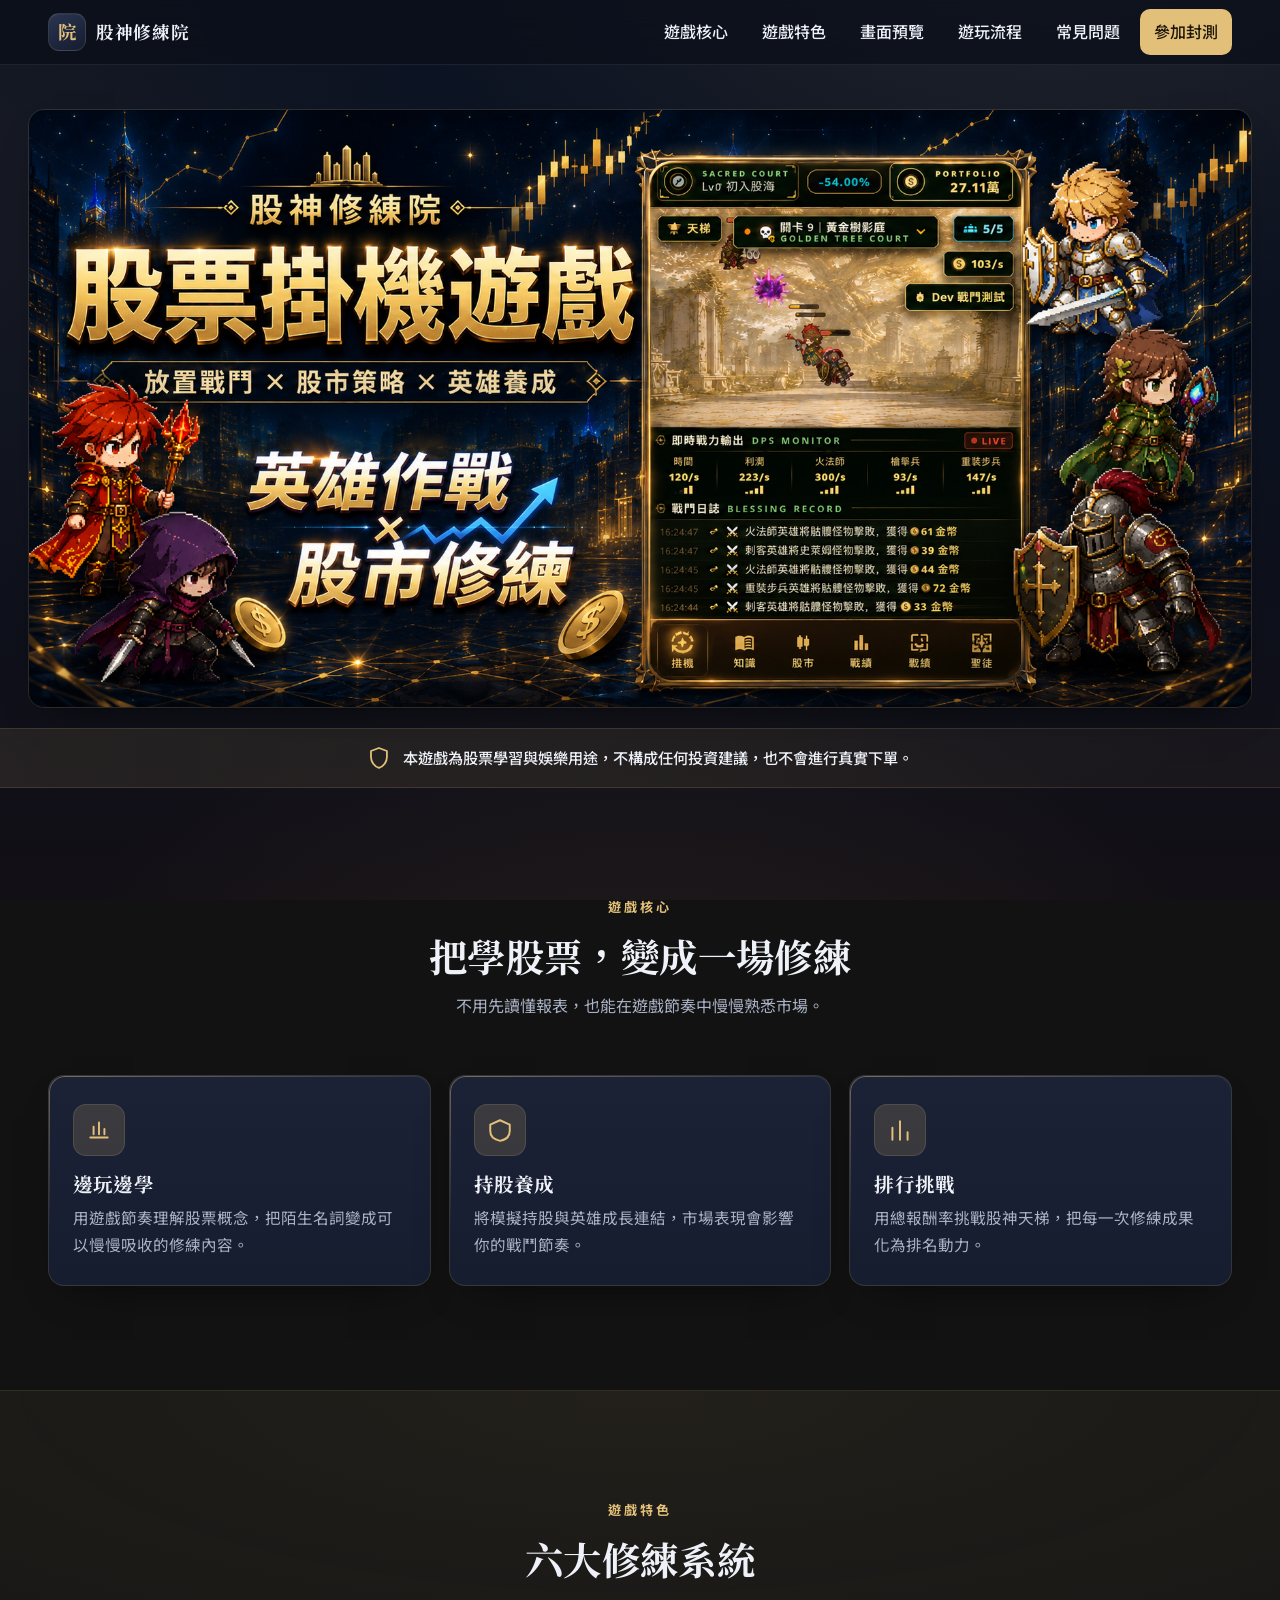
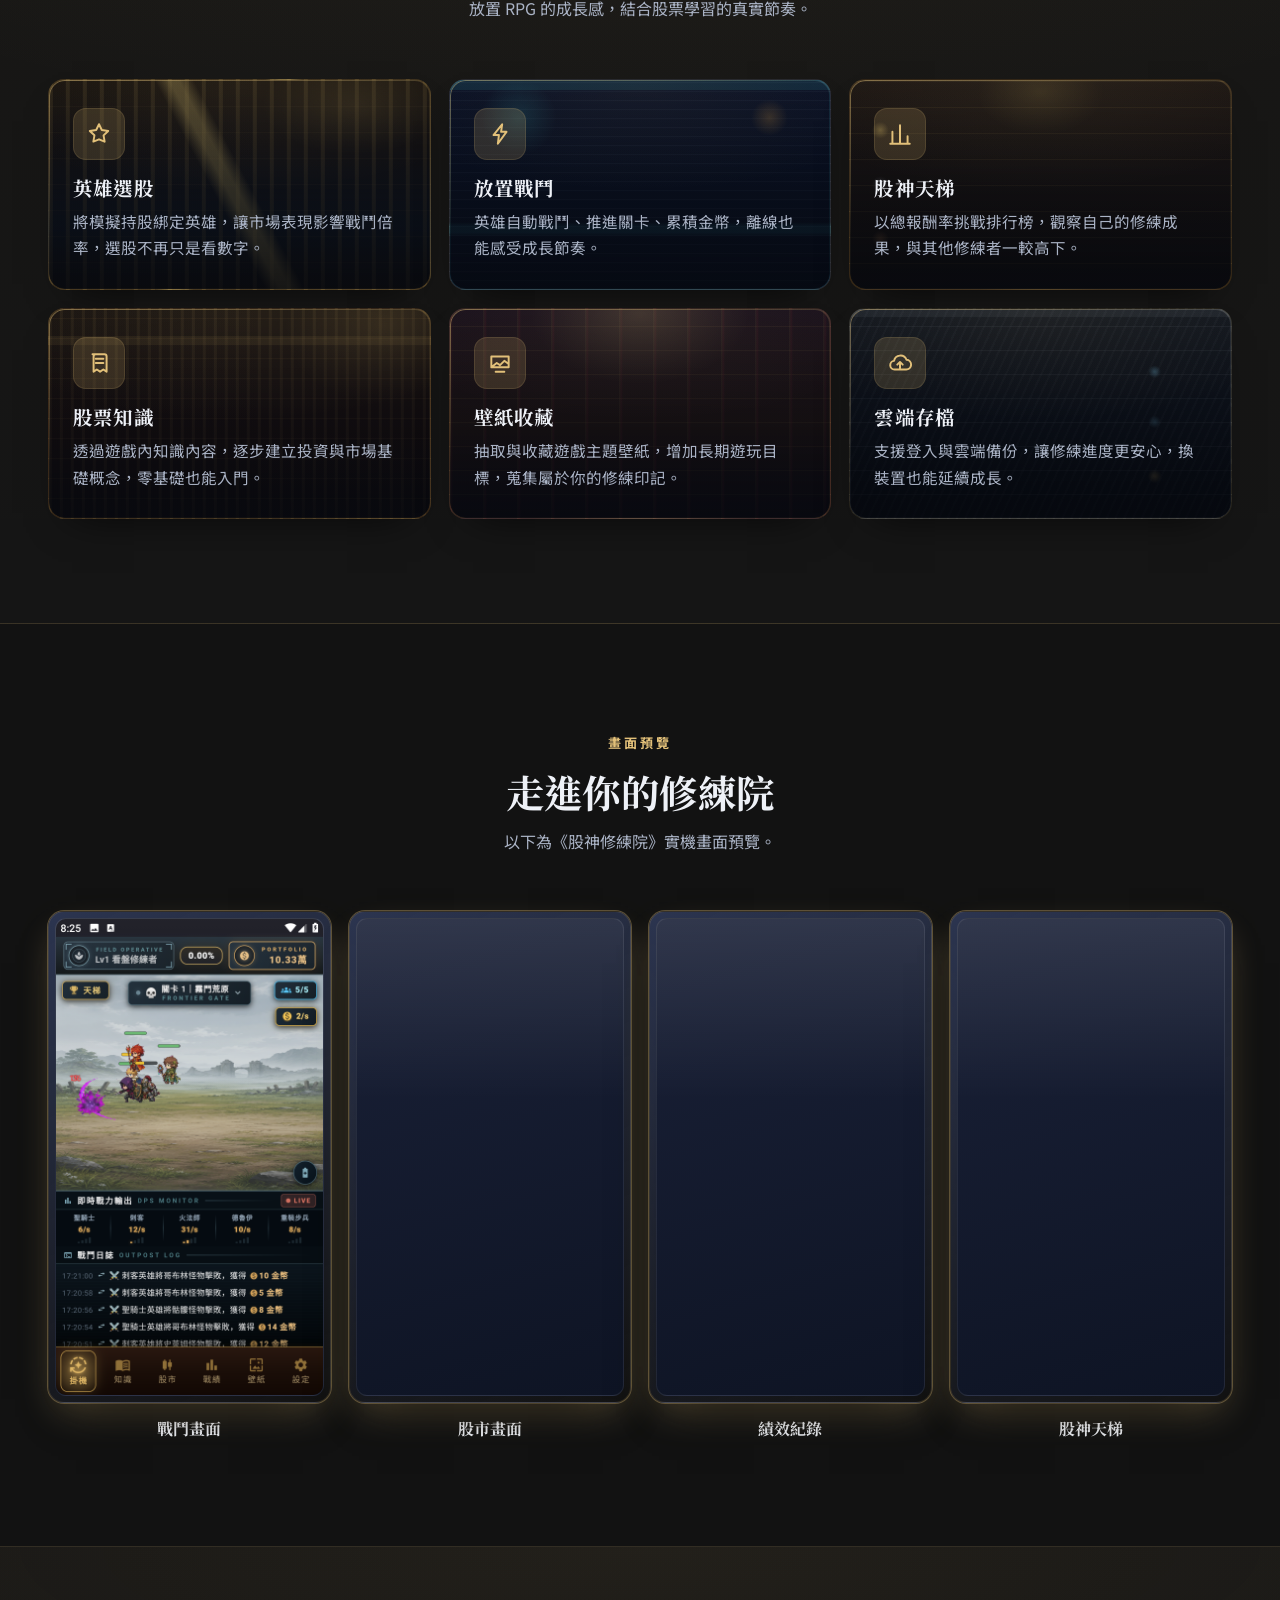
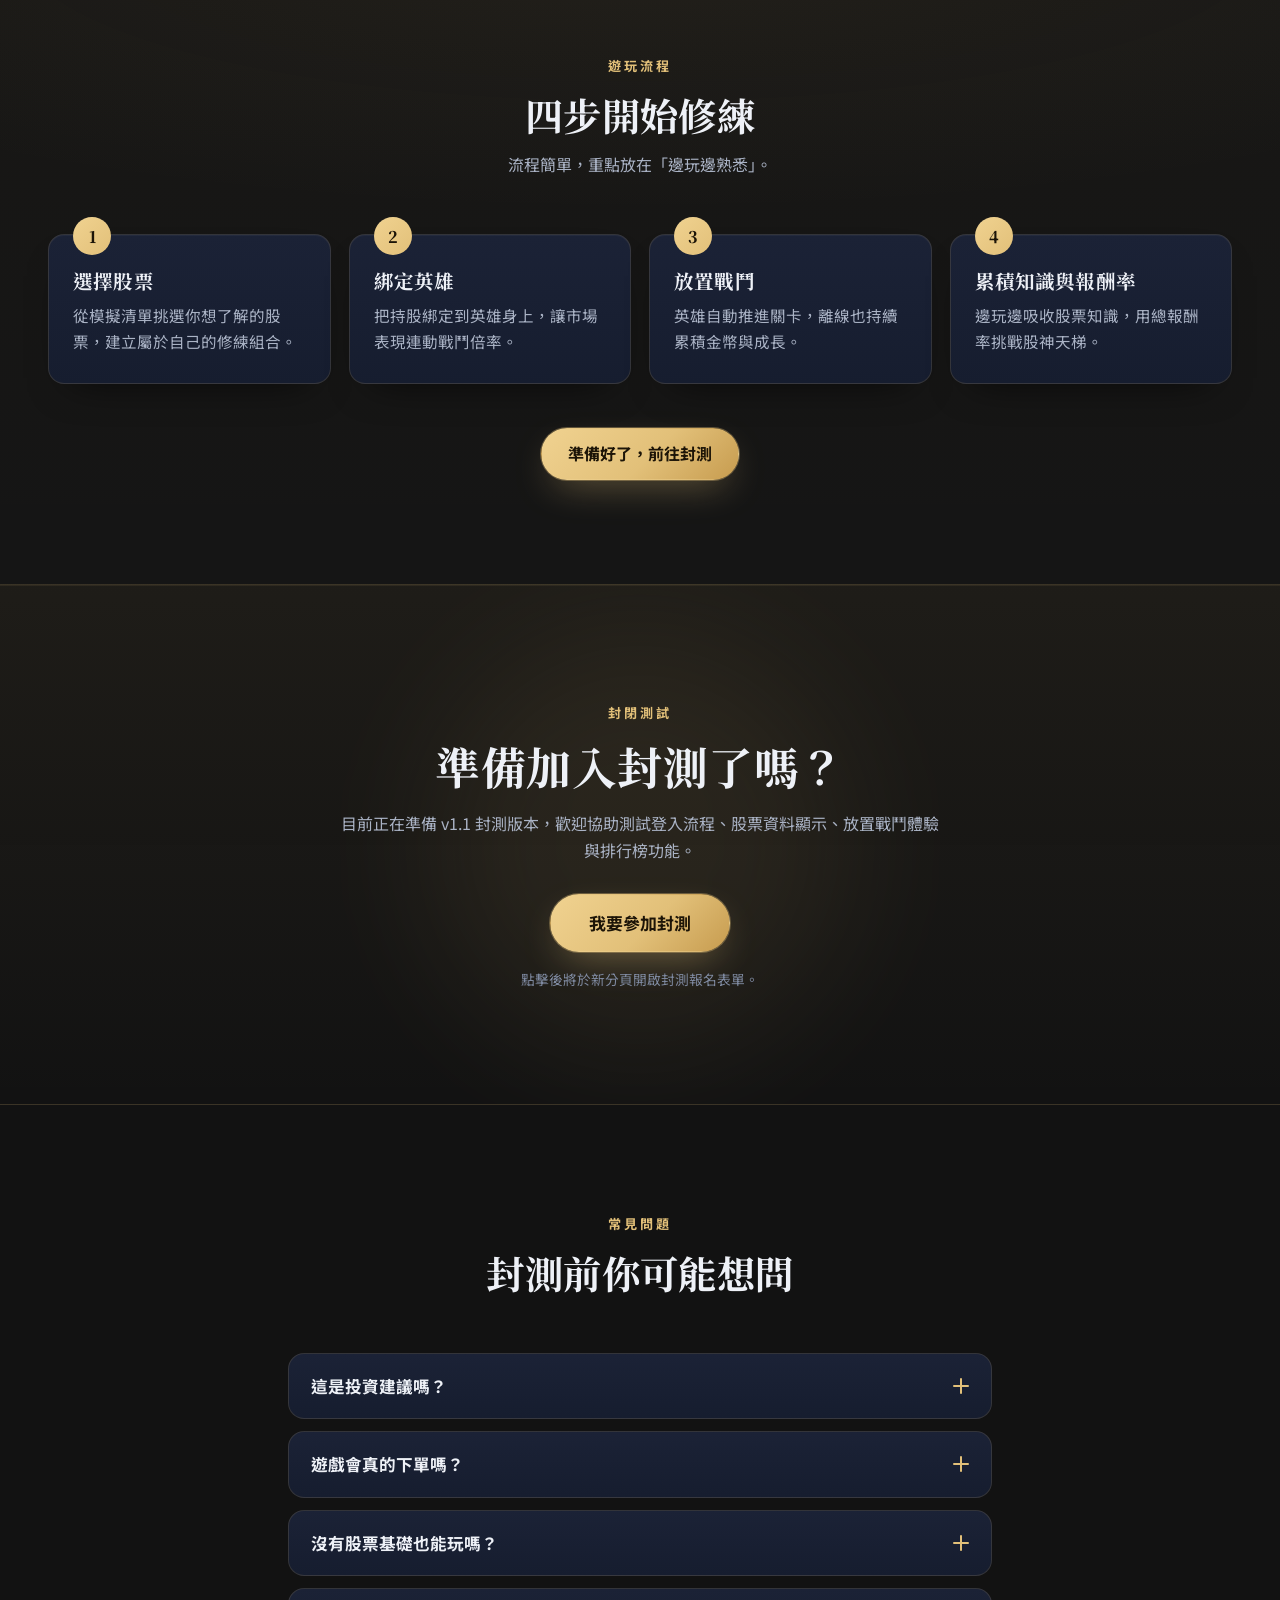
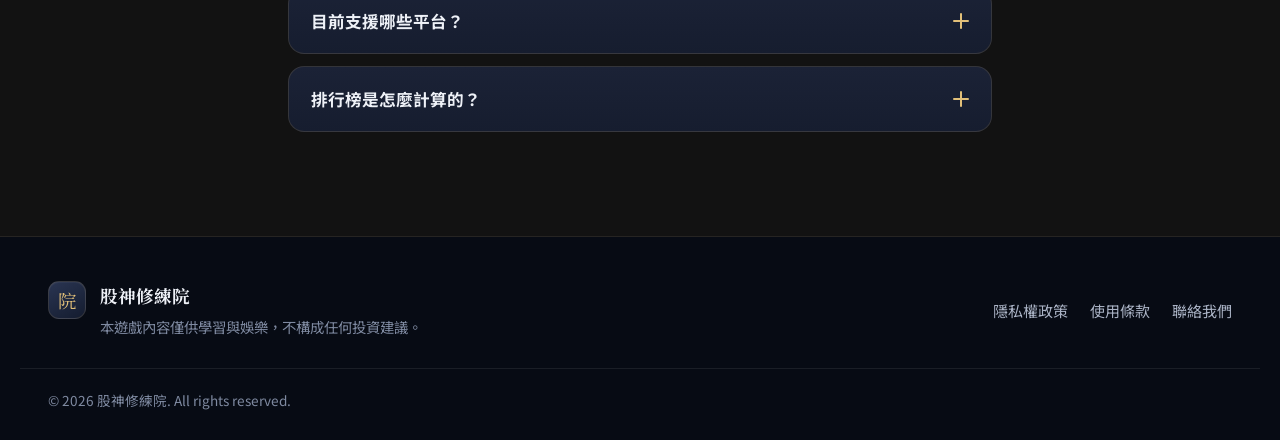
==== commit f487a1af: "Update hero banner, beta signup links, and absolute OG image URLs - Replace login-screen hero with n" ====
--- a/index.html
+++ b/index.html
@@ -17,15 +17,15 @@
   <meta property="og:description" content="在奇幻修練院中選股、培養英雄、累積知識，透過遊戲節奏熟悉股票市場概念。" />
   <!-- Final OG share image (1731x909, ~1.91:1, PNG). Design source kept
        at assets/images/og-image.svg. NOTE: when the site has a fixed
-       domain, switch og:image / twitter:image to an ABSOLUTE URL —
-       some scrapers don't resolve relative paths. -->
-  <meta property="og:image" content="assets/images/og-image.png" />
+       og:image / twitter:image use the absolute GitHub Pages URL
+       (best scraper support). -->
+  <meta property="og:image" content="https://would2000.github.io/stock-god-academy-landing/assets/images/og-image.png" />
   <meta property="og:image:type" content="image/png" />
   <meta property="og:image:width" content="1731" />
   <meta property="og:image:height" content="909" />
   <meta property="og:image:alt" content="股神修練院 — 用放置 RPG 的方式，開始你的股票修練之路" />
   <meta name="twitter:card" content="summary_large_image" />
-  <meta name="twitter:image" content="assets/images/og-image.png" />
+  <meta name="twitter:image" content="https://would2000.github.io/stock-god-academy-landing/assets/images/og-image.png" />
   <meta name="twitter:image:alt" content="股神修練院 — 用放置 RPG 的方式，開始你的股票修練之路" />
 
   <!-- On-brand SVG favicon (modern browsers). TODO(favicon-fallback):
@@ -71,52 +71,18 @@
 
   <main id="main">
 
-    <!-- ===== 1. Hero (baked image + functional hotspot anchors) ===== -->
+    <!-- ===== 1. Hero (banner image only) ===== -->
     <section class="hero-image-section" aria-label="股神修練院主視覺">
       <div class="hero-figure">
         <img
-          src="assets/images/hero/hero-login-screen.png"
-          alt="股神修練院宣傳主視覺，展示遊戲登入畫面與封測入口"
+          src="assets/images/hero/hero-banner.png"
+          alt="股神修練院宣傳主視覺：奇幻像素英雄與遊戲實機畫面，主題為股票掛機遊戲，放置戰鬥 × 股市策略 × 英雄養成"
           class="hero-art-image"
-          width="1754"
-          height="897"
+          width="1794"
+          height="876"
           fetchpriority="high"
           decoding="async"
         />
-        <!-- Transparent anchors aligned over the buttons baked into the
-             image. Real <a> elements: keyboard-focusable, visible focus
-             ring. Hidden on small screens (see .hero-mobile-cta fallback). -->
-        <a
-          class="hero-hotspot hero-hotspot--beta"
-          href="https://reurl.cc/YDRAxl"
-          data-beta-cta
-          target="_blank"
-          rel="noopener noreferrer"
-          aria-label="參加股神修練院封測"
-        ><span class="visually-hidden">參加封測</span></a>
-        <a
-          class="hero-hotspot hero-hotspot--features"
-          href="#features"
-          aria-label="查看股神修練院遊戲特色"
-        ><span class="visually-hidden">查看遊戲特色</span></a>
-      </div>
-
-      <!-- Mobile fallback (Option A): real visible CTAs below the image,
-           where baked-in buttons are too small for reliable hotspots. -->
-      <div class="hero-mobile-cta">
-        <a
-          class="btn btn-primary"
-          href="https://reurl.cc/YDRAxl"
-          data-beta-cta
-          target="_blank"
-          rel="noopener noreferrer"
-          aria-label="參加股神修練院封測"
-        >參加封測</a>
-        <a
-          class="btn btn-ghost"
-          href="#features"
-          aria-label="查看股神修練院遊戲特色"
-        >查看遊戲特色</a>
       </div>
     </section>
 
@@ -298,7 +264,7 @@
         </ol>
 
         <div class="how-cta">
-          <a class="btn btn-primary" href="https://reurl.cc/YDRAxl" data-beta-cta target="_blank" rel="noopener noreferrer">準備好了，前往封測</a>
+          <a class="btn btn-primary" href="https://forms.gle/QdE8Z8xVG24DybPx6" data-beta-cta target="_blank" rel="noopener noreferrer">準備好了，前往封測</a>
         </div>
       </div>
     </section>
@@ -310,7 +276,7 @@
         <p class="eyebrow">封閉測試</p>
         <h2 id="beta-title">準備加入封測了嗎？</h2>
         <p class="beta-copy">目前正在準備 v1.1 封測版本，歡迎協助測試登入流程、股票資料顯示、放置戰鬥體驗與排行榜功能。</p>
-        <a class="btn btn-primary btn-lg" href="https://reurl.cc/YDRAxl" data-beta-cta target="_blank" rel="noopener noreferrer" aria-label="我要參加封測（於新分頁開啟報名表單）">我要參加封測</a>
+        <a class="btn btn-primary btn-lg" href="https://reurl.cc/r0VnKy" data-beta-cta target="_blank" rel="noopener noreferrer" aria-label="我要參加封測（於新分頁開啟報名表單）">我要參加封測</a>
         <p class="beta-note">點擊後將於新分頁開啟封測報名表單。</p>
       </div>
     </section>
--- a/styles.css
+++ b/styles.css
@@ -383,20 +383,11 @@
   font-size: 1.06rem;
 }
 
-/* ---------- Hero (baked image + functional hotspots) ----------
-   The hero is now a single baked PNG that already shows the title,
-   subtitle, phone mockup and the two CTA buttons. Two transparent
-   <a> hotspots sit over the baked buttons (keyboard-focusable,
-   visible focus ring). On small screens the hotspots are unreliable,
-   so they're hidden and a real visible CTA row is shown instead.
-   Hotspot %s are relative to .hero-figure which exactly wraps the
-   image (aspect ratio locked via width/height attrs), so they track
-   the buttons at every width. */
+/* ---------- Hero (banner image) ---------- */
 .hero-image-section {
   padding: clamp(20px, 4vw, 44px) var(--pad) clamp(8px, 2vw, 20px);
 }
 .hero-figure {
-  position: relative;
   max-width: var(--maxw);
   margin-inline: auto;
 }
@@ -407,64 +398,6 @@
   border-radius: var(--radius);
   border: 1px solid var(--border);
   box-shadow: var(--shadow-card);
-}
-.hero-hotspot {
-  position: absolute;
-  top: 64.5%;
-  height: 9%;
-  min-height: 44px;
-  border-radius: 12px;
-  display: block;
-  background: transparent;
-  transition: background-color var(--dur) var(--ease),
-    box-shadow var(--dur) var(--ease);
-}
-.hero-hotspot--beta {
-  left: 3.6%;
-  width: 9.4%;
-}
-.hero-hotspot--features {
-  left: 13.2%;
-  width: 12.4%;
-}
-.hero-hotspot:hover {
-  background: rgba(226, 192, 121, 0.14);
-}
-.hero-hotspot:focus-visible {
-  outline: 3px solid var(--gold);
-  outline-offset: 3px;
-  box-shadow: 0 0 0 4px rgba(226, 192, 121, 0.28);
-  background: rgba(226, 192, 121, 0.1);
-}
-.visually-hidden {
-  position: absolute;
-  width: 1px;
-  height: 1px;
-  padding: 0;
-  margin: -1px;
-  overflow: hidden;
-  clip: rect(0 0 0 0);
-  white-space: nowrap;
-  border: 0;
-}
-.hero-mobile-cta {
-  display: none;
-}
-@media (max-width: 640px) {
-  .hero-hotspot {
-    display: none;
-  }
-  .hero-mobile-cta {
-    display: flex;
-    flex-wrap: wrap;
-    gap: 12px;
-    max-width: var(--maxw);
-    margin: 16px auto 0;
-  }
-  .hero-mobile-cta .btn {
-    flex: 1 1 auto;
-    min-width: 150px;
-  }
 }
 
 /* ---------- Hero (legacy CSS layout — no longer rendered) ---------- */
